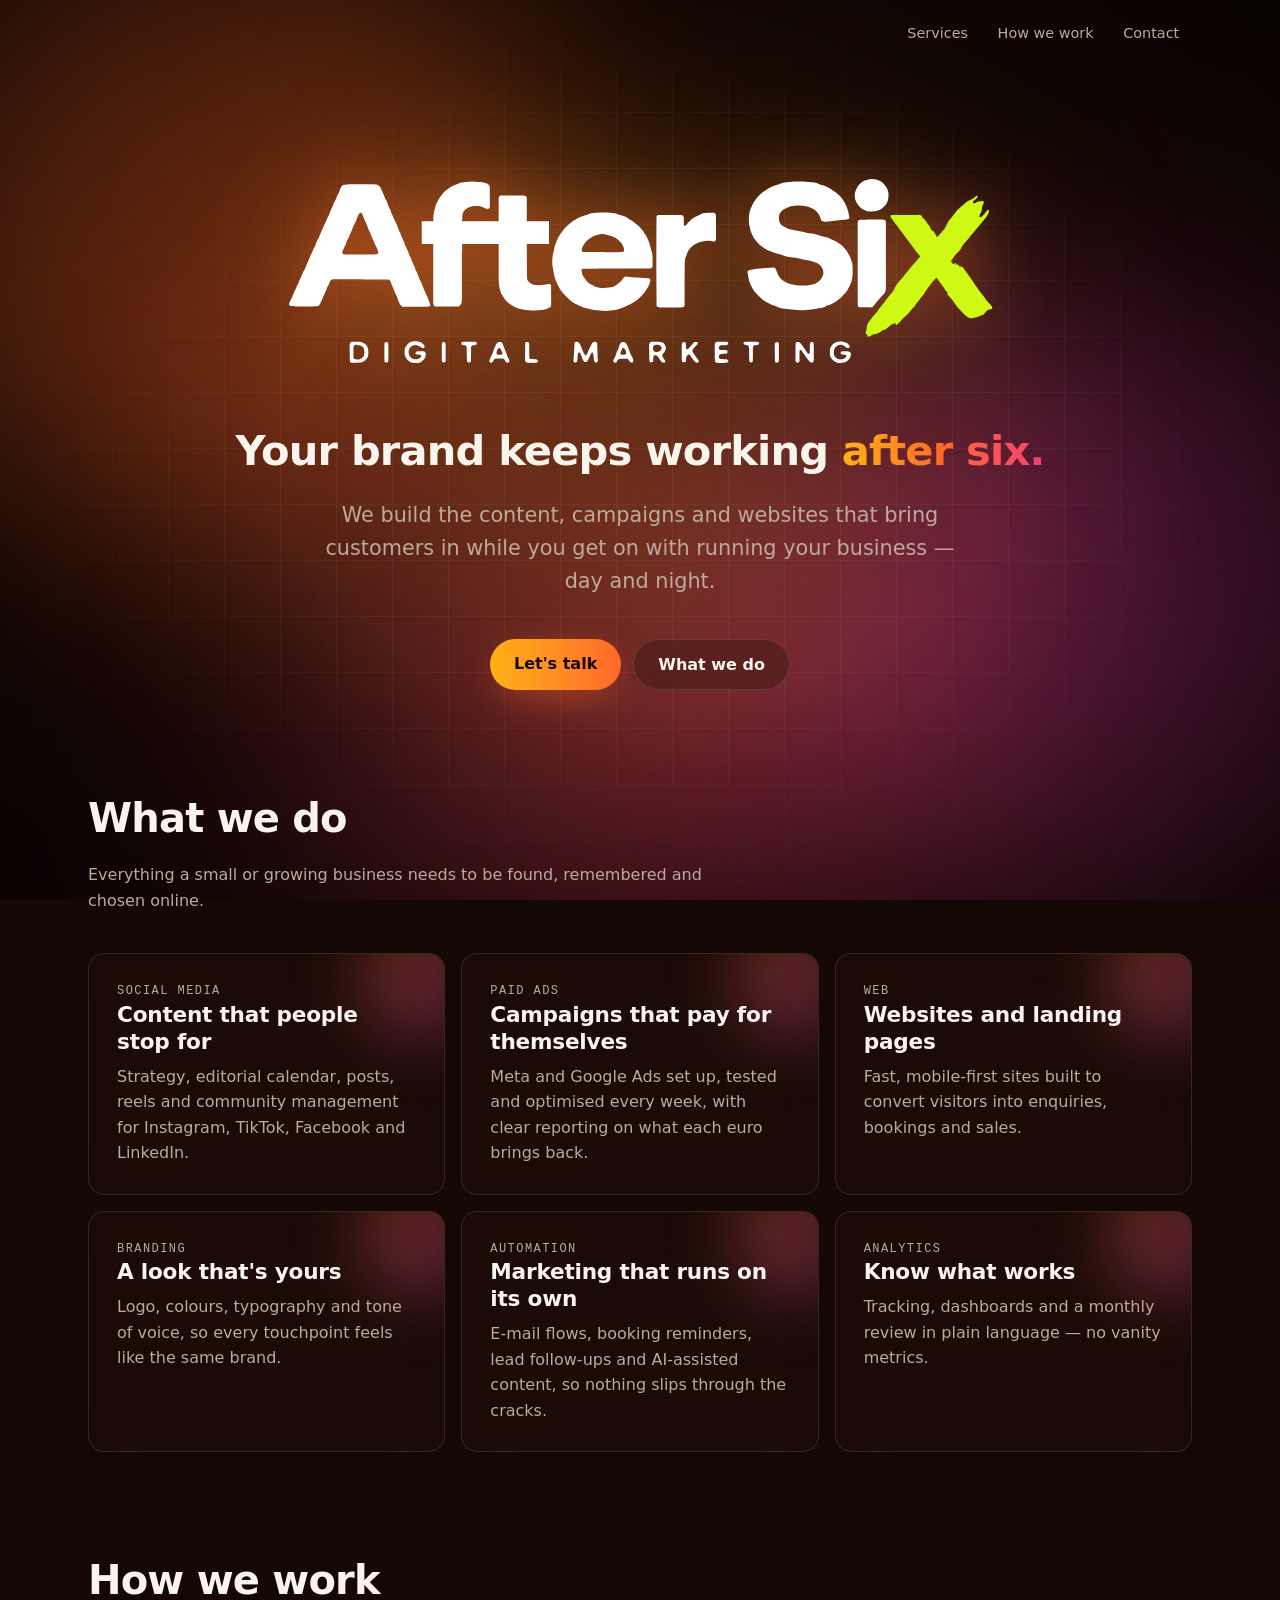
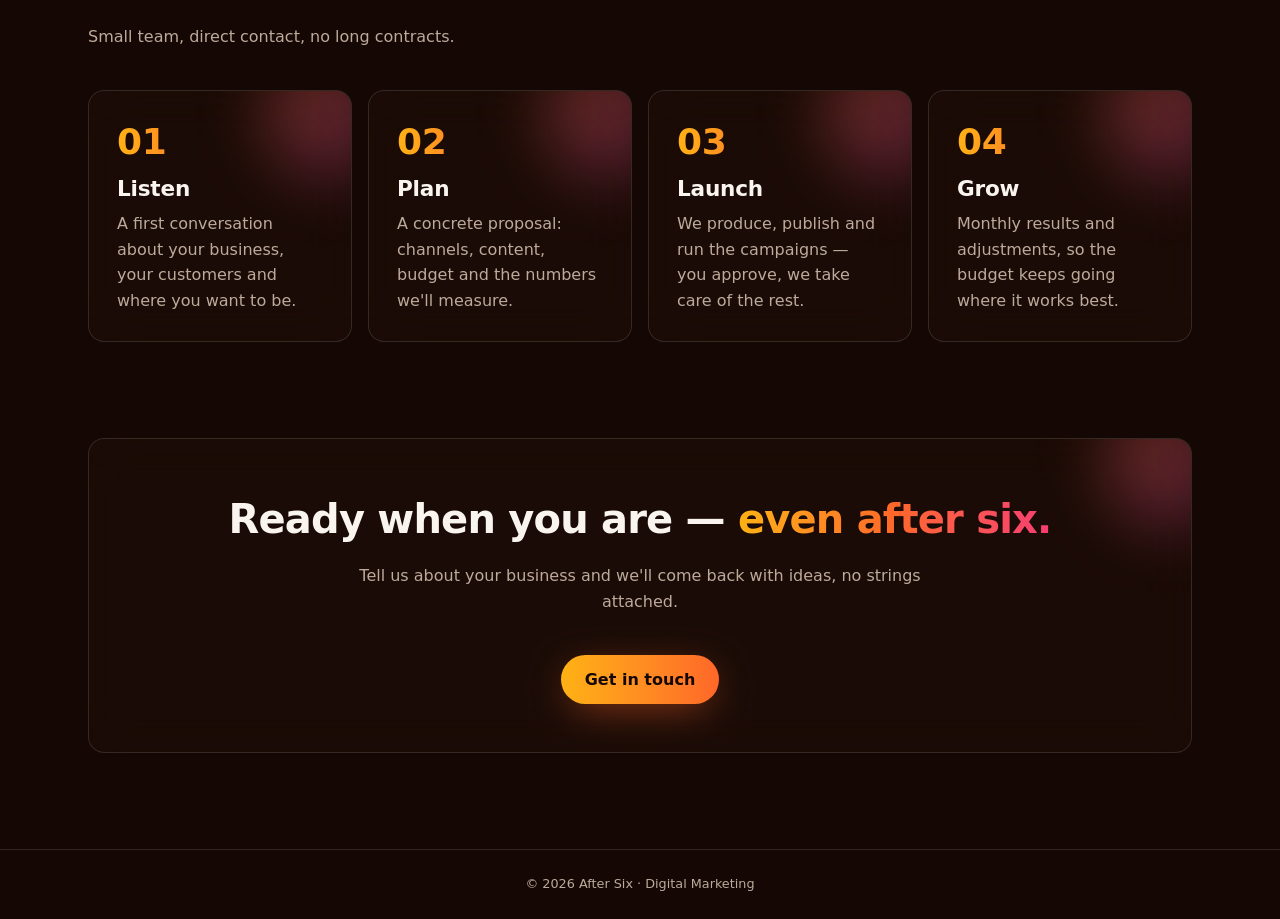
==== aftersix/index.html @ 54d93e07 "Add unlisted After Six landing page at /aftersix Co-Authored-By: Claude Opus 5.5 <noreply@anthropic." ====
<!doctype html>
<html lang="en">
<head>
  <meta charset="utf-8">
  <meta name="viewport" content="width=device-width, initial-scale=1">
  <title>After Six — Digital Marketing</title>
  <meta name="description" content="After Six — digital marketing for brands that don't clock out.">
  <meta name="robots" content="noindex, nofollow, noarchive, nosnippet, noimageindex">
  <link rel="icon" href="data:image/svg+xml,<svg xmlns='http://www.w3.org/2000/svg' viewBox='0 0 100 100'><rect width='100' height='100' rx='24' fill='%23141010'/><text x='50' y='72' font-family='system-ui,sans-serif' font-size='68' font-weight='800' text-anchor='middle' fill='%23d4f53c'>X</text></svg>">
  <link rel="stylesheet" href="/aftersix/style.css">
</head>
<body>
  <div class="aurora" aria-hidden="true"><i></i><i></i><i></i><i></i></div>
  <header class="site-header">
    <nav><a href="#services">Services</a><a href="#how">How we work</a><a href="#contact">Contact</a></nav>
  </header>

  <main>
    <div class="hero">
    <h1 class="hero-logo"><img src="/aftersix/logo.svg" alt="After Six — Digital Marketing" width="2880" height="848"></h1>
    <p class="claim">Your brand keeps working <span class="grad">after six.</span></p>
    <p class="lead">We build the content, campaigns and websites that bring customers in while you get on with running your business — day and night.</p>
    <div class="actions">
      <a class="btn primary" href="#contact">Let's talk</a>
      <a class="btn ghost" href="#services">What we do</a>
    </div>
    </div>

    <section id="services">
      <h2>What we do</h2>
      <p class="section-lead">Everything a small or growing business needs to be found, remembered and chosen online.</p>
      <div class="grid">
        <div class="card">
          <p class="kicker">Social media</p>
          <h3>Content that people stop for</h3>
          <p>Strategy, editorial calendar, posts, reels and community management for Instagram, TikTok, Facebook and LinkedIn.</p>
        </div>
        <div class="card">
          <p class="kicker">Paid ads</p>
          <h3>Campaigns that pay for themselves</h3>
          <p>Meta and Google Ads set up, tested and optimised every week, with clear reporting on what each euro brings back.</p>
        </div>
        <div class="card">
          <p class="kicker">Web</p>
          <h3>Websites and landing pages</h3>
          <p>Fast, mobile-first sites built to convert visitors into enquiries, bookings and sales.</p>
        </div>
        <div class="card">
          <p class="kicker">Branding</p>
          <h3>A look that's yours</h3>
          <p>Logo, colours, typography and tone of voice, so every touchpoint feels like the same brand.</p>
        </div>
        <div class="card">
          <p class="kicker">Automation</p>
          <h3>Marketing that runs on its own</h3>
          <p>E-mail flows, booking reminders, lead follow-ups and AI-assisted content, so nothing slips through the cracks.</p>
        </div>
        <div class="card">
          <p class="kicker">Analytics</p>
          <h3>Know what works</h3>
          <p>Tracking, dashboards and a monthly review in plain language — no vanity metrics.</p>
        </div>
      </div>
    </section>

    <section id="how">
      <h2>How we work</h2>
      <p class="section-lead">Small team, direct contact, no long contracts.</p>
      <div class="grid steps">
        <div class="card">
          <h3>Listen</h3>
          <p>A first conversation about your business, your customers and where you want to be.</p>
        </div>
        <div class="card">
          <h3>Plan</h3>
          <p>A concrete proposal: channels, content, budget and the numbers we'll measure.</p>
        </div>
        <div class="card">
          <h3>Launch</h3>
          <p>We produce, publish and run the campaigns — you approve, we take care of the rest.</p>
        </div>
        <div class="card">
          <h3>Grow</h3>
          <p>Monthly results and adjustments, so the budget keeps going where it works best.</p>
        </div>
      </div>
    </section>

    <section id="contact">
      <div class="card cta">
        <h2>Ready when you are — <span class="grad">even after six.</span></h2>
        <p>Tell us about your business and we'll come back with ideas, no strings attached.</p>
        <div class="actions">
          <!-- TODO: replace with the agency's e-mail address or a contact form -->
          <a class="btn primary" href="mailto:hello@example.com">Get in touch</a>
        </div>
      </div>
    </section>
  </main>

  <footer>© 2026 After Six · Digital Marketing</footer>
</body>
</html>
---- aftersix/style.css ----
/* After Six — same look as bottazzi.de / asn1click.com (night background,
   aurora, grid, glass cards) with a warm palette and the logo's lime as accent. */
:root {
  color-scheme: dark;
  --bg: oklch(0.15 0.025 40);
  --fg: oklch(0.97 0.01 80);
  --muted: oklch(0.75 0.03 60);
  --card: oklch(0.22 0.035 40 / 35%);
  --line: oklch(1 0 0 / 12%);
  --brand-1: oklch(0.7 0.2 40);      /* orange */
  --brand-2: oklch(0.82 0.17 75);    /* amber */
  --brand-3: oklch(0.65 0.22 10);    /* rose red */
  --brand-4: oklch(0.6 0.22 340);    /* magenta */
  --lime: oklch(0.9 0.2 125);        /* the X in the logo */
  --gradient: linear-gradient(90deg, var(--brand-2), var(--brand-1), var(--brand-3));
  --radius: 1rem;
}
* { box-sizing: border-box; }
html { -webkit-text-size-adjust: 100%; scroll-behavior: smooth; }
body {
  margin: 0;
  min-height: 100vh;
  display: flex;
  flex-direction: column;
  background: var(--bg);
  color: var(--fg);
  font-family: ui-sans-serif, system-ui, -apple-system, "Segoe UI", Roboto, sans-serif;
  line-height: 1.6;
  overflow-x: hidden;
}

/* Aurora background */
.aurora { position: fixed; inset: 0; z-index: -1; overflow: hidden; pointer-events: none; }
.aurora i { position: absolute; border-radius: 50%; filter: blur(120px); }
.aurora i:nth-child(1) { top: -10rem; left: -10rem; width: 55vw; height: 55vw; background: color-mix(in oklab, var(--brand-1) 40%, transparent); animation: aurora1 22s ease-in-out infinite; }
.aurora i:nth-child(2) { top: 33%; right: -8rem; width: 50vw; height: 50vw; background: color-mix(in oklab, var(--brand-4) 30%, transparent); animation: aurora2 28s ease-in-out infinite; }
.aurora i:nth-child(3) { bottom: -10rem; left: 25%; width: 55vw; height: 55vw; background: color-mix(in oklab, var(--brand-3) 35%, transparent); filter: blur(140px); animation: aurora3 32s ease-in-out infinite; }
.aurora i:nth-child(4) { top: 50%; left: 50%; width: 40vw; height: 40vw; background: color-mix(in oklab, var(--brand-2) 25%, transparent); filter: blur(140px); transform: translate(-50%, -50%); animation: aurora4 36s ease-in-out infinite; }
.aurora::before {
  content: "";
  position: absolute;
  inset: 0;
  opacity: 0.06;
  background-image:
    linear-gradient(var(--fg) 1px, transparent 1px),
    linear-gradient(90deg, var(--fg) 1px, transparent 1px);
  background-size: 56px 56px;
  -webkit-mask-image: radial-gradient(ellipse at center, black 40%, transparent 75%);
  mask-image: radial-gradient(ellipse at center, black 40%, transparent 75%);
}
.aurora::after {
  content: "";
  position: absolute;
  inset: 0;
  background: radial-gradient(ellipse at center, transparent 40%, rgba(0, 0, 0, 0.55) 100%);
}
@keyframes aurora1 {
  0%, 100% { transform: translate(0, 0) scale(1) rotate(0deg); opacity: 0.85; }
  25%  { transform: translate(18vw, 8vh) scale(1.2) rotate(20deg); opacity: 1; }
  50%  { transform: translate(10vw, 22vh) scale(0.95) rotate(-10deg); opacity: 0.7; }
  75%  { transform: translate(-8vw, 12vh) scale(1.15) rotate(15deg); opacity: 0.95; }
}
@keyframes aurora2 {
  0%, 100% { transform: translate(0, 0) scale(1.1) rotate(0deg); opacity: 0.8; }
  33%  { transform: translate(-16vw, 14vh) scale(0.9) rotate(-25deg); opacity: 1; }
  66%  { transform: translate(-6vw, -10vh) scale(1.25) rotate(18deg); opacity: 0.75; }
}
@keyframes aurora3 {
  0%, 100% { transform: translate(0, 0) scale(1) rotate(0deg); opacity: 0.9; }
  30%  { transform: translate(14vw, -14vh) scale(1.25) rotate(22deg); opacity: 1; }
  60%  { transform: translate(-10vw, -6vh) scale(0.95) rotate(-18deg); opacity: 0.7; }
}
@keyframes aurora4 {
  0%, 100% { transform: translate(-50%, -50%) scale(1) rotate(0deg); opacity: 0.7; }
  25%  { transform: translate(-35%, -60%) scale(1.3) rotate(30deg); opacity: 0.95; }
  50%  { transform: translate(-55%, -40%) scale(0.9) rotate(-20deg); opacity: 0.6; }
  75%  { transform: translate(-65%, -55%) scale(1.2) rotate(15deg); opacity: 0.9; }
}
@media (prefers-reduced-motion: reduce) {
  .aurora i { animation: none; }
  html { scroll-behavior: auto; }
}

/* Header */
.site-header {
  display: flex;
  align-items: center;
  justify-content: flex-end;
  gap: 1rem;
  width: 100%;
  max-width: 72rem;
  margin: 0 auto;
  padding: 1rem 1.5rem;
}
.site-header nav { display: flex; gap: 0.25rem; }
.site-header nav a {
  padding: 0.35rem 0.8rem;
  border-radius: 999px;
  font-size: 0.9rem;
  color: var(--muted);
  text-decoration: none;
}
.site-header nav a:hover { color: var(--fg); background: var(--card); }

main {
  flex: 1;
  width: 100%;
  max-width: 72rem;
  margin: 0 auto;
  padding: 4rem 1.5rem 6rem;
}
a { color: var(--fg); }

/* Hero */
.hero { display: flex; flex-direction: column; align-items: center; text-align: center; padding-top: 2rem; }
.hero-logo { margin: 0; width: min(46rem, 100%); }
.hero-logo img {
  display: block;
  width: 100%;
  height: auto;
  filter:
    drop-shadow(0 0 32px color-mix(in oklab, var(--brand-1) 45%, transparent))
    drop-shadow(0 0 64px color-mix(in oklab, var(--lime) 15%, transparent));
}
.claim {
  margin: 3rem 0 0;
  font-size: clamp(1.6rem, 4vw, 2.6rem);
  font-weight: 700;
  line-height: 1.15;
  letter-spacing: -0.02em;
}
.hero .lead { margin-left: auto; margin-right: auto; }
.hero .actions { justify-content: center; }
.tag {
  display: inline-flex;
  align-items: center;
  gap: 0.5rem;
  padding: 0.25rem 0.75rem;
  border: 1px solid var(--line);
  border-radius: 999px;
  background: var(--card);
  backdrop-filter: blur(8px);
  font-size: 0.75rem;
  letter-spacing: 0.12em;
  text-transform: uppercase;
  color: var(--muted);
}
.tag::before {
  content: "";
  width: 0.4rem;
  height: 0.4rem;
  border-radius: 50%;
  background: var(--lime);
  animation: pulse 2s ease-in-out infinite;
}
@keyframes pulse { 50% { opacity: 0.4; } }
h1 {
  margin: 1.5rem 0 0;
  max-width: 56rem;
  font-size: clamp(2.75rem, 8vw, 5rem);
  font-weight: 700;
  line-height: 1.05;
  letter-spacing: -0.03em;
}
.grad {
  background: var(--gradient);
  -webkit-background-clip: text;
  background-clip: text;
  color: transparent;
}
.lead {
  margin: 1.5rem 0 0;
  max-width: 42rem;
  font-size: clamp(1.1rem, 2.2vw, 1.3rem);
  color: var(--muted);
}
.actions { display: flex; flex-wrap: wrap; gap: 0.75rem; margin-top: 2.5rem; }
.btn {
  display: inline-block;
  padding: 0.75rem 1.5rem;
  border-radius: 999px;
  font-weight: 600;
  text-decoration: none;
}
.btn.primary {
  background: linear-gradient(90deg, var(--brand-2), var(--brand-1));
  box-shadow: 0 10px 40px -10px color-mix(in oklab, var(--brand-1) 60%, transparent);
  color: var(--bg);
}
.btn.ghost { border: 1px solid var(--line); background: var(--card); backdrop-filter: blur(8px); }
.btn:hover { opacity: 0.9; }

section { margin-top: 6rem; scroll-margin-top: 2rem; }
h2 {
  margin: 0 0 0.75rem;
  font-size: clamp(1.75rem, 4vw, 2.5rem);
  font-weight: 700;
  letter-spacing: -0.02em;
}
.section-lead { margin: 0 0 2.5rem; max-width: 40rem; color: var(--muted); }

/* Glass cards */
.grid { display: grid; gap: 1rem; grid-template-columns: repeat(3, 1fr); }
.grid.steps { grid-template-columns: repeat(4, 1fr); }
@media (max-width: 60rem) { .grid, .grid.steps { grid-template-columns: repeat(2, 1fr); } }
@media (max-width: 40rem) { .grid, .grid.steps { grid-template-columns: 1fr; } }
.card {
  position: relative;
  overflow: hidden;
  padding: 1.75rem;
  border: 1px solid var(--line);
  border-radius: var(--radius);
  background: var(--card);
  backdrop-filter: blur(24px);
  -webkit-backdrop-filter: blur(24px);
  transition: border-color 0.2s;
}
.card::before {
  content: "";
  position: absolute;
  top: -2.5rem;
  right: -2.5rem;
  width: 8rem;
  height: 8rem;
  border-radius: 50%;
  background: linear-gradient(135deg, color-mix(in oklab, var(--brand-1) 35%, transparent), color-mix(in oklab, var(--brand-4) 30%, transparent));
  filter: blur(32px);
  transition: transform 0.4s;
  pointer-events: none;
}
.card:hover { border-color: color-mix(in oklab, var(--brand-2) 40%, transparent); }
.card:hover::before { transform: scale(1.5); }
.card > * { position: relative; }
.kicker {
  margin: 0 0 0.4rem;
  font-family: ui-monospace, "SF Mono", Menlo, Consolas, monospace;
  font-size: 0.75rem;
  letter-spacing: 0.12em;
  text-transform: uppercase;
  color: var(--lime);
}
.card h3 { margin: 0 0 0.5rem; font-size: 1.35rem; font-weight: 600; line-height: 1.25; letter-spacing: -0.01em; }
.card p { margin: 0; color: var(--muted); }

.steps { counter-reset: step; }
.steps .card h3::before {
  counter-increment: step;
  content: "0" counter(step);
  display: block;
  margin-bottom: 0.75rem;
  font-size: 2.25rem;
  font-weight: 700;
  background: var(--gradient);
  -webkit-background-clip: text;
  background-clip: text;
  color: transparent;
}

.cta { padding: 3rem 2rem; text-align: center; }
.cta h2 { margin-bottom: 0.75rem; }
.cta p { max-width: 36rem; margin: 0 auto; }
.cta .actions { justify-content: center; }

footer {
  border-top: 1px solid var(--line);
  padding: 1.5rem;
  text-align: center;
  font-size: 0.8rem;
  color: var(--muted);
}
@media (max-width: 40rem) {
    .site-header nav a:not(:last-child) { display: none; }
}
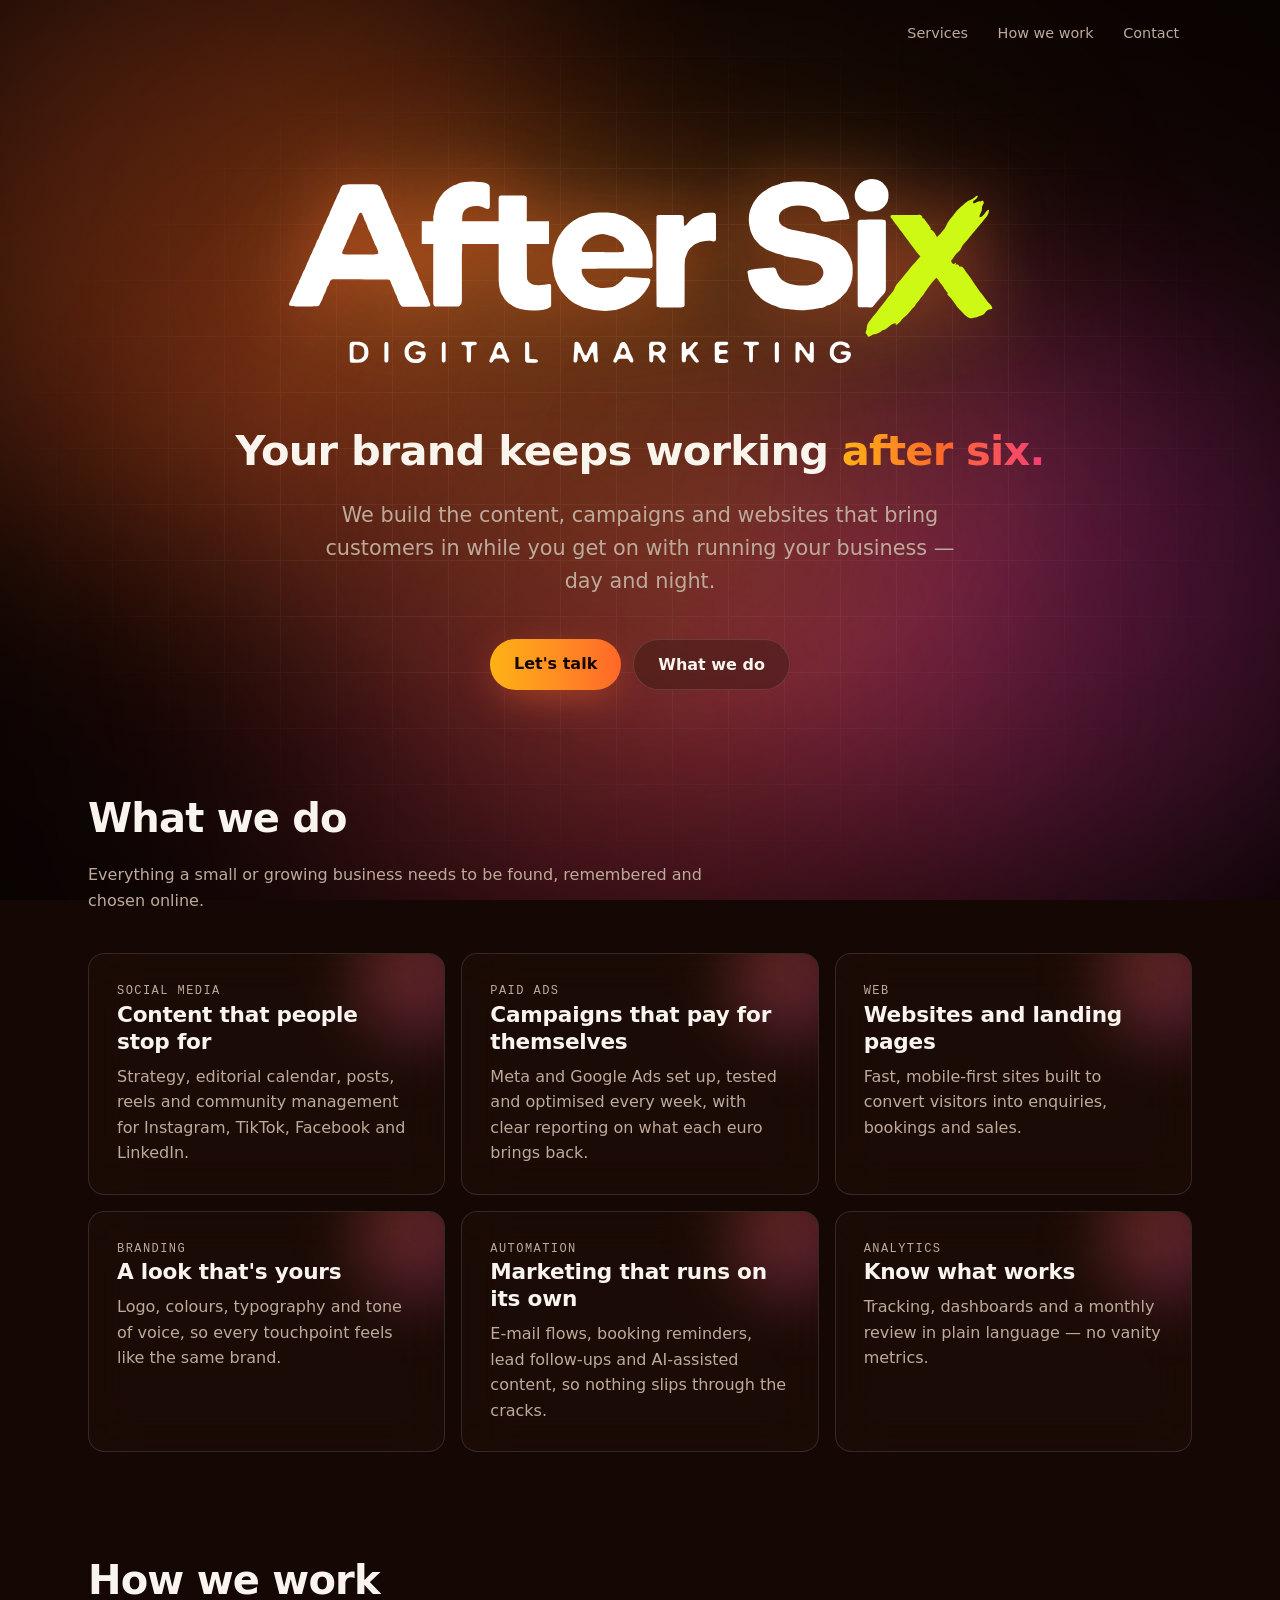
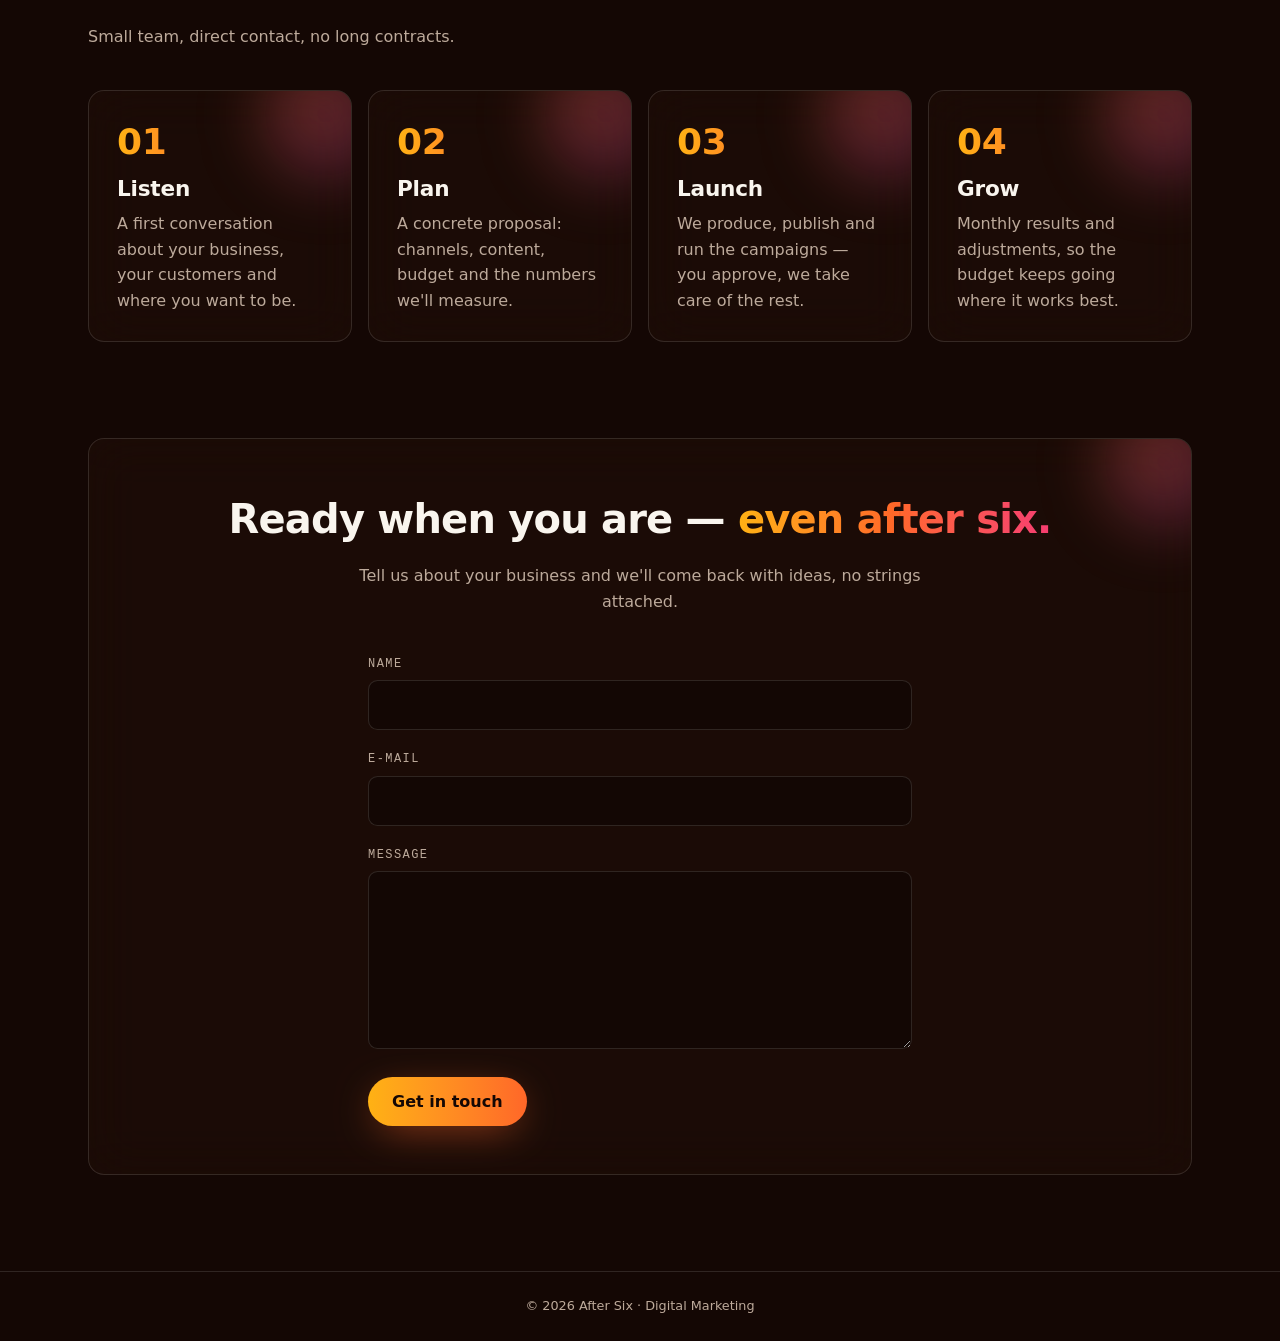
==== commit ef997a01: "After Six: contact form and a purple glow that warms to yellow Co-Authored-By: Claude Opus 5.5 <nore" ====
--- a/aftersix/index.html
+++ b/aftersix/index.html
@@ -8,6 +8,7 @@
   <meta name="robots" content="noindex, nofollow, noarchive, nosnippet, noimageindex">
   <link rel="icon" href="data:image/svg+xml,<svg xmlns='http://www.w3.org/2000/svg' viewBox='0 0 100 100'><rect width='100' height='100' rx='24' fill='%23141010'/><text x='50' y='72' font-family='system-ui,sans-serif' font-size='68' font-weight='800' text-anchor='middle' fill='%23d4f53c'>X</text></svg>">
   <link rel="stylesheet" href="/aftersix/style.css">
+  <script src="https://challenges.cloudflare.com/turnstile/v0/api.js" async defer></script>
 </head>
 <body>
   <div class="aurora" aria-hidden="true"><i></i><i></i><i></i><i></i></div>
@@ -90,14 +91,92 @@
       <div class="card cta">
         <h2>Ready when you are — <span class="grad">even after six.</span></h2>
         <p>Tell us about your business and we'll come back with ideas, no strings attached.</p>
-        <div class="actions">
-          <!-- TODO: replace with the agency's e-mail address or a contact form -->
-          <a class="btn primary" href="mailto:hello@example.com">Get in touch</a>
-        </div>
+        <form id="contact-form" class="contact-form">
+          <div class="field">
+            <label for="name">Name</label>
+            <input type="text" id="name" name="name" required maxlength="200" autocomplete="name">
+          </div>
+          <div class="field">
+            <label for="email">E-mail</label>
+            <input type="email" id="email" name="email" required maxlength="200" autocomplete="email">
+          </div>
+          <div class="field">
+            <label for="message">Message</label>
+            <textarea id="message" name="message" required maxlength="5000" rows="6"></textarea>
+          </div>
+          <div class="cf-turnstile" data-sitekey="0x4AAAAAADGUHe7slzg-gxzC" data-theme="dark"></div>
+          <button type="submit" class="btn primary">Get in touch</button>
+          <p class="form-feedback" id="form-feedback" role="status" hidden></p>
+        </form>
       </div>
     </section>
   </main>
 
   <footer>© 2026 After Six · Digital Marketing</footer>
+  <script>
+    const form = document.getElementById('contact-form');
+    const feedback = document.getElementById('form-feedback');
+
+    const escapeHtml = (s) => s.replace(/[&<>"']/g, (c) => (
+      { '&': '&amp;', '<': '&lt;', '>': '&gt;', '"': '&quot;', "'": '&#39;' }[c]
+    ));
+
+    const showFeedback = (text, kind) => {
+      feedback.textContent = text;
+      feedback.className = 'form-feedback ' + kind;
+      feedback.hidden = false;
+    };
+
+    form.addEventListener('submit', async (e) => {
+      e.preventDefault();
+      const btn = form.querySelector('[type="submit"]');
+      feedback.hidden = true;
+
+      const name    = form.elements.name.value.trim();
+      const email   = form.elements.email.value.trim();
+      const message = form.elements.message.value.trim();
+      const token   = form.querySelector('[name="cf-turnstile-response"]')?.value;
+
+      if (!token) {
+        showFeedback('Please wait for the security check to finish, then try again.', 'error');
+        return;
+      }
+
+      btn.disabled = true;
+      try {
+        const res = await fetch('https://underwater-backend-services.up.railway.app/send', {
+          method: 'POST',
+          headers: { 'Content-Type': 'application/json' },
+          body: JSON.stringify({
+            app: 'bottazzi-de',
+            from: 'noreply@maxibottazzi.de',
+            fromName: 'After Six — Contact',
+            to: 'maxidigital@gmail.com',
+            subject: `Contact After Six — ${name} (${email})`,
+            html: `
+              <p><strong>Name:</strong> ${escapeHtml(name)}</p>
+              <p><strong>E-mail:</strong> <a href="mailto:${escapeHtml(email)}">${escapeHtml(email)}</a></p>
+              <p><strong>Message:</strong><br>${escapeHtml(message).replace(/\n/g, '<br>')}</p>
+            `,
+            turnstileToken: token,
+          }),
+        });
+        if (res.ok) {
+          form.reset();
+          showFeedback("Message sent. We'll get back to you soon.", 'success');
+        } else if (res.status === 429) {
+          showFeedback('Too many messages from this connection. Please try again later.', 'error');
+        } else {
+          showFeedback('Something went wrong. Please try again.', 'error');
+        }
+      } catch {
+        showFeedback('Connection error. Please try again.', 'error');
+      } finally {
+        btn.disabled = false;
+        // Turnstile tokens are single-use
+        window.turnstile?.reset();
+      }
+    });
+  </script>
 </body>
 </html>
--- a/aftersix/style.css
+++ b/aftersix/style.css
@@ -33,7 +33,7 @@
 .aurora { position: fixed; inset: 0; z-index: -1; overflow: hidden; pointer-events: none; }
 .aurora i { position: absolute; border-radius: 50%; filter: blur(120px); }
 .aurora i:nth-child(1) { top: -10rem; left: -10rem; width: 55vw; height: 55vw; background: color-mix(in oklab, var(--brand-1) 40%, transparent); animation: aurora1 22s ease-in-out infinite; }
-.aurora i:nth-child(2) { top: 33%; right: -8rem; width: 50vw; height: 50vw; background: color-mix(in oklab, var(--brand-4) 30%, transparent); animation: aurora2 28s ease-in-out infinite; }
+.aurora i:nth-child(2) { top: 33%; right: -8rem; width: 50vw; height: 50vw; background: color-mix(in oklab, var(--blob) 32%, transparent); animation: aurora2 28s ease-in-out infinite, warm 16s ease-in-out infinite alternate; }
 .aurora i:nth-child(3) { bottom: -10rem; left: 25%; width: 55vw; height: 55vw; background: color-mix(in oklab, var(--brand-3) 35%, transparent); filter: blur(140px); animation: aurora3 32s ease-in-out infinite; }
 .aurora i:nth-child(4) { top: 50%; left: 50%; width: 40vw; height: 40vw; background: color-mix(in oklab, var(--brand-2) 25%, transparent); filter: blur(140px); transform: translate(-50%, -50%); animation: aurora4 36s ease-in-out infinite; }
 .aurora::before {
@@ -53,6 +53,17 @@
   position: absolute;
   inset: 0;
   background: radial-gradient(ellipse at center, transparent 40%, rgba(0, 0, 0, 0.55) 100%);
+}
+/* The purple blob slowly turns into a warm orange-yellow and back */
+@property --blob {
+  syntax: "<color>";
+  inherits: false;
+  initial-value: oklch(0.6 0.22 340);
+}
+@keyframes warm {
+  0%   { --blob: oklch(0.6 0.22 340); }   /* magenta */
+  50%  { --blob: oklch(0.7 0.2 40); }     /* orange */
+  100% { --blob: oklch(0.84 0.17 80); }   /* warm yellow */
 }
 @keyframes aurora1 {
   0%, 100% { transform: translate(0, 0) scale(1) rotate(0deg); opacity: 0.85; }
@@ -261,6 +272,39 @@
 .cta p { max-width: 36rem; margin: 0 auto; }
 .cta .actions { justify-content: center; }
 
+/* Contact form */
+.contact-form { max-width: 34rem; margin: 2.5rem auto 0; text-align: left; }
+.field { margin-bottom: 1.25rem; }
+.field label {
+  display: block;
+  margin-bottom: 0.4rem;
+  font-family: ui-monospace, "SF Mono", Menlo, Consolas, monospace;
+  font-size: 0.75rem;
+  letter-spacing: 0.12em;
+  text-transform: uppercase;
+  color: var(--muted);
+}
+.field input, .field textarea {
+  width: 100%;
+  padding: 0.7rem 0.85rem;
+  border: 1px solid var(--line);
+  border-radius: 0.6rem;
+  background: oklch(0.12 0.02 40 / 50%);
+  color: var(--fg);
+  font: inherit;
+}
+.field input:focus, .field textarea:focus {
+  outline: 2px solid color-mix(in oklab, var(--brand-2) 60%, transparent);
+  outline-offset: 1px;
+}
+.field textarea { resize: vertical; }
+.cf-turnstile { margin-bottom: 1.25rem; }
+.contact-form .btn { border: 0; font: inherit; font-weight: 600; cursor: pointer; }
+.contact-form .btn:disabled { opacity: 0.5; cursor: not-allowed; }
+.form-feedback { margin: 1.25rem 0 0 !important; font-weight: 600; }
+.form-feedback.success { color: var(--lime) !important; }
+.form-feedback.error { color: var(--brand-3) !important; }
+
 footer {
   border-top: 1px solid var(--line);
   padding: 1.5rem;
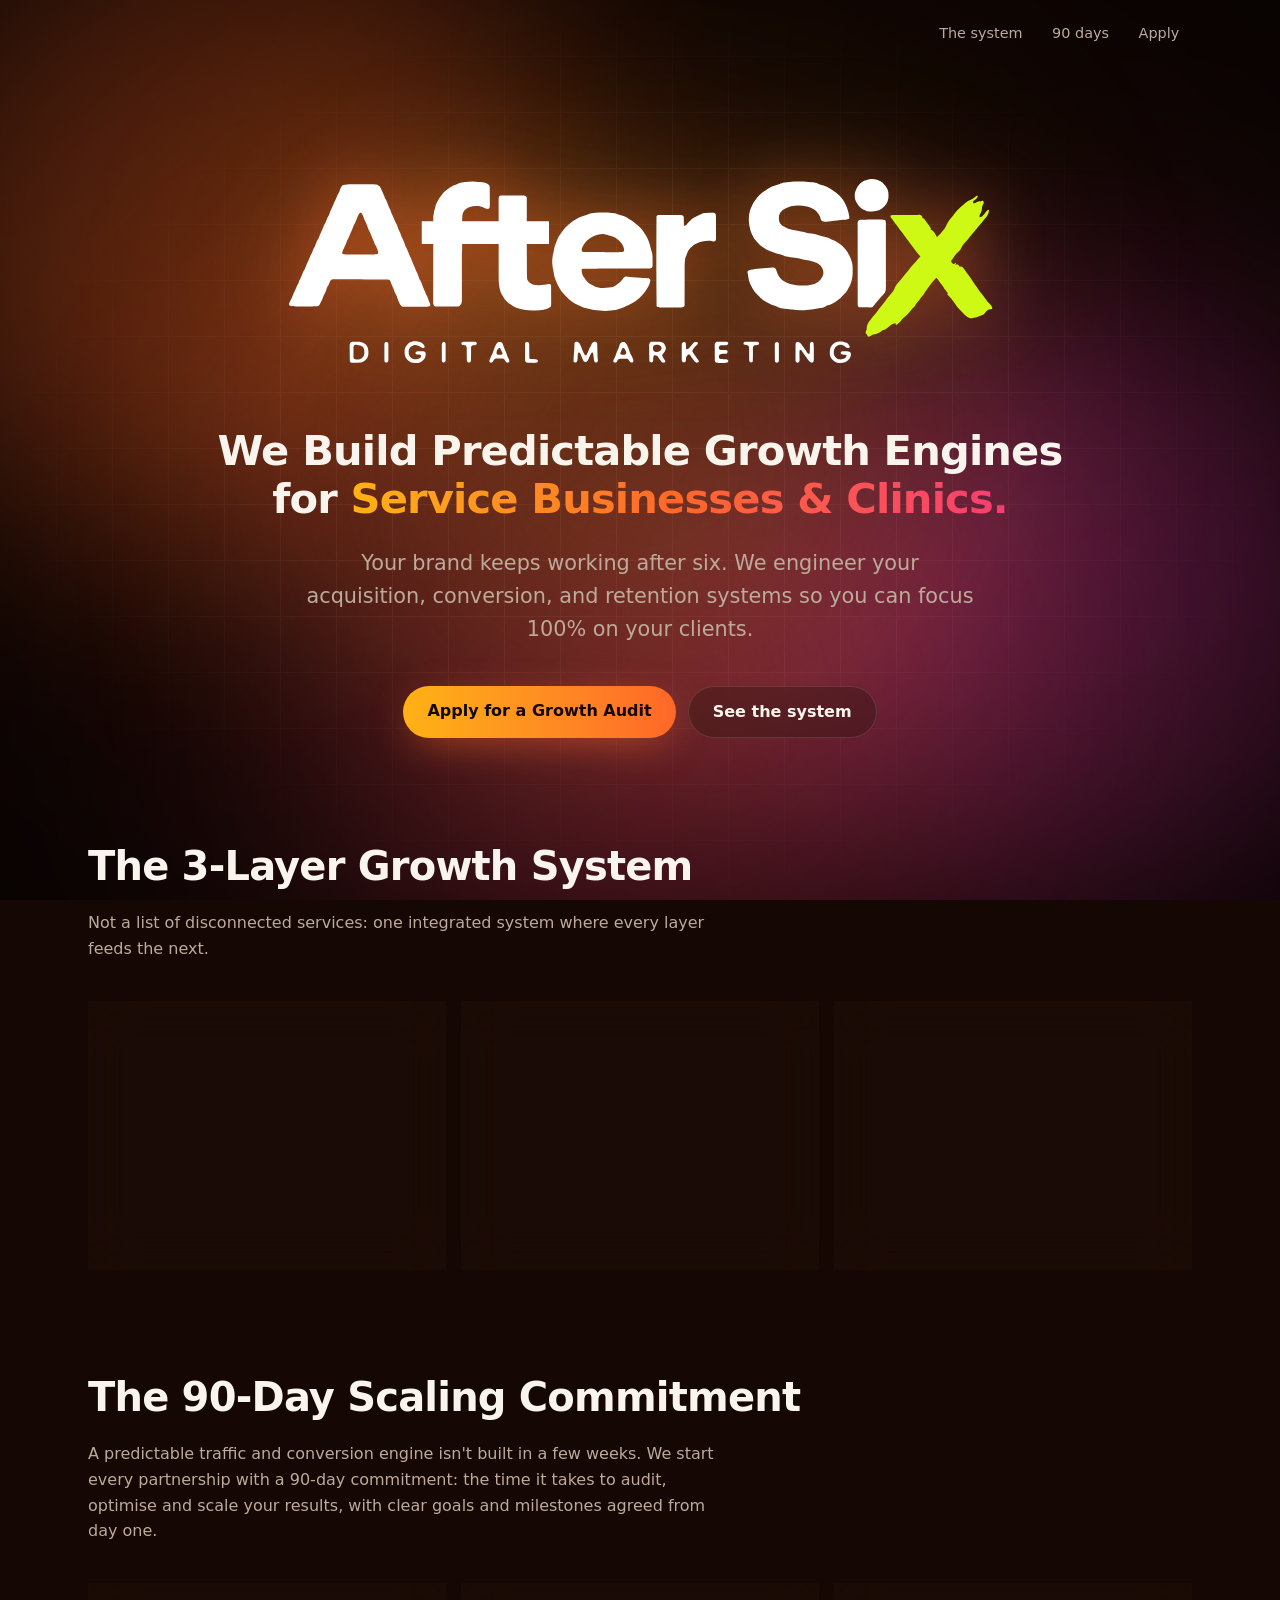
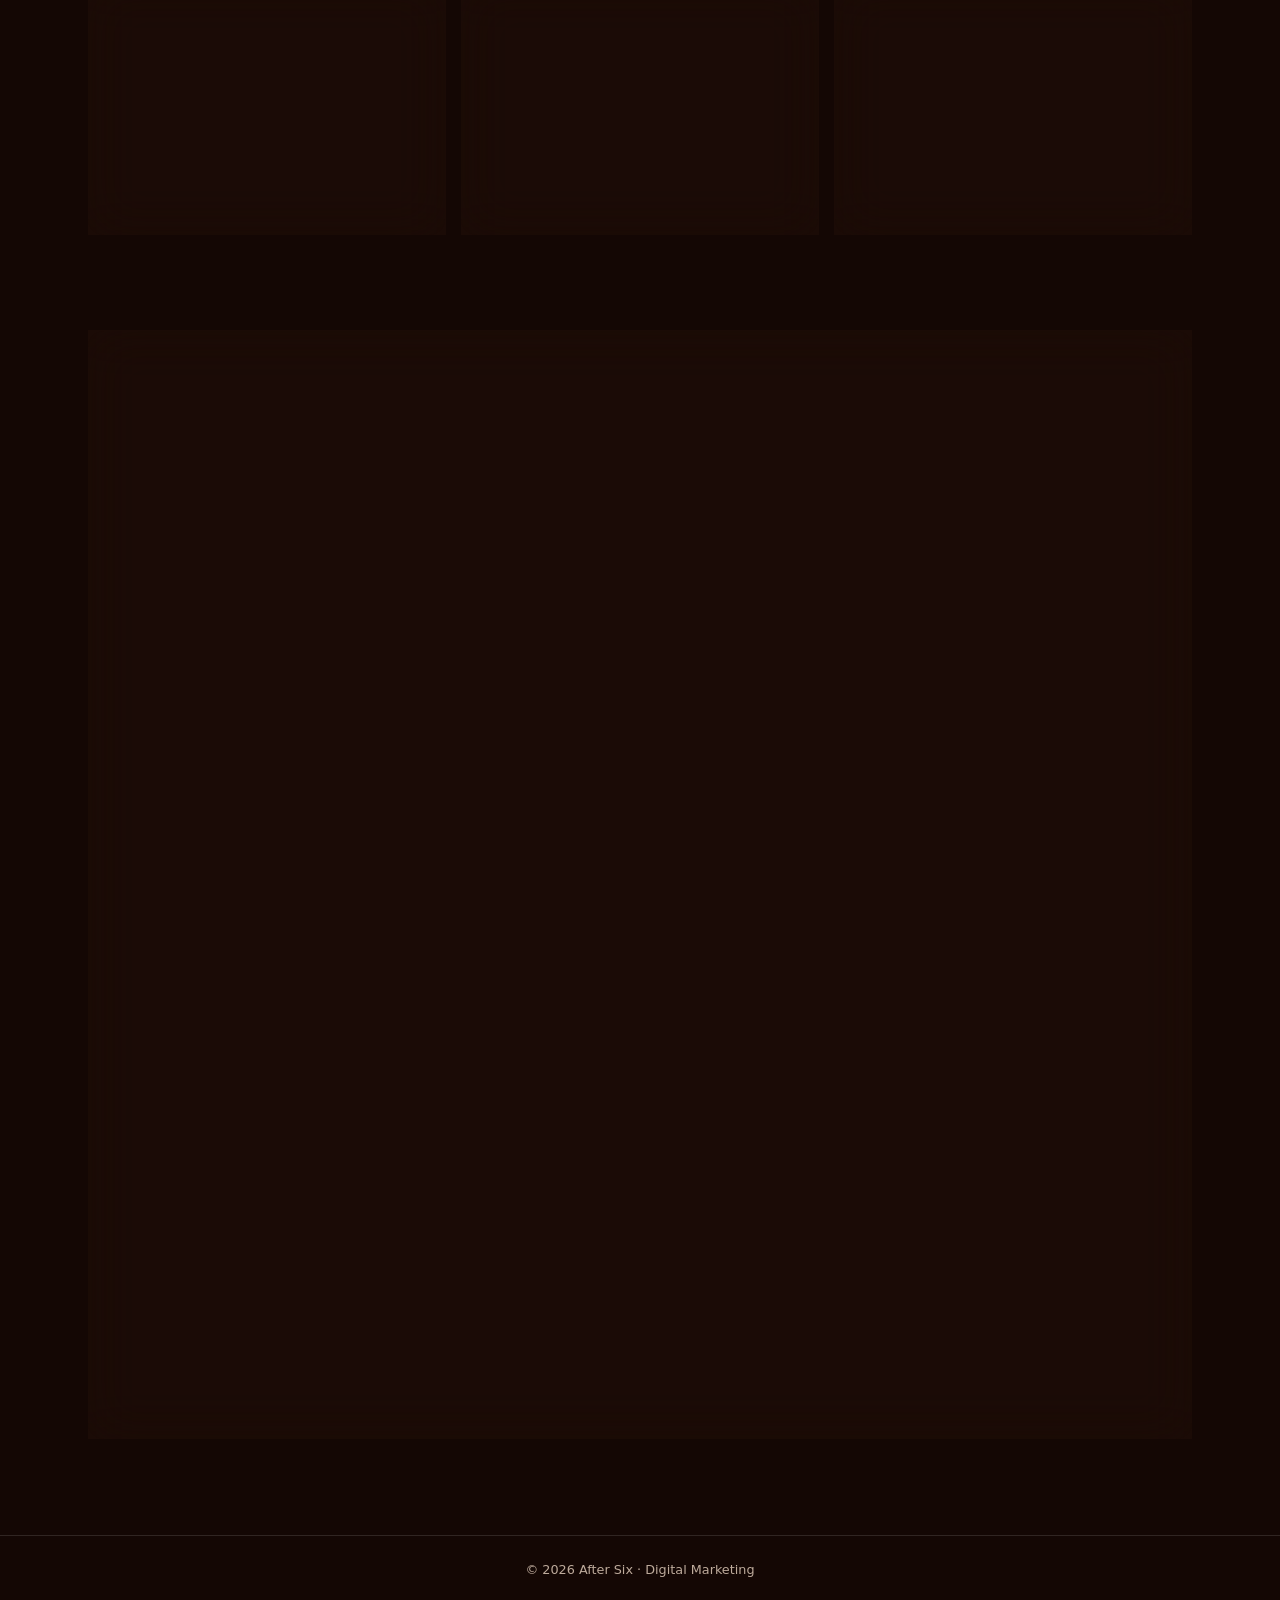
==== commit 45f06457: "After Six: growth-partner positioning for service businesses and clinics Three-layer growth system, " ====
--- a/aftersix/index.html
+++ b/aftersix/index.html
@@ -4,7 +4,7 @@
   <meta charset="utf-8">
   <meta name="viewport" content="width=device-width, initial-scale=1">
   <title>After Six — Digital Marketing</title>
-  <meta name="description" content="After Six — digital marketing for brands that don't clock out.">
+  <meta name="description" content="After Six — predictable growth engines for service businesses and clinics.">
   <meta name="robots" content="noindex, nofollow, noarchive, nosnippet, noimageindex">
   <link rel="icon" href="data:image/svg+xml,<svg xmlns='http://www.w3.org/2000/svg' viewBox='0 0 100 100'><rect width='100' height='100' rx='24' fill='%23141010'/><text x='50' y='72' font-family='system-ui,sans-serif' font-size='68' font-weight='800' text-anchor='middle' fill='%23d4f53c'>X</text></svg>">
   <link rel="stylesheet" href="/aftersix/style.css">
@@ -13,84 +13,81 @@
 <body>
   <div class="aurora" aria-hidden="true"><i></i><i></i><i></i><i></i></div>
   <header class="site-header">
-    <nav><a href="#services">Services</a><a href="#how">How we work</a><a href="#contact">Contact</a></nav>
+    <nav><a href="#system">The system</a><a href="#commitment">90 days</a><a href="#apply">Apply</a></nav>
   </header>
 
   <main>
     <div class="hero">
-    <h1 class="hero-logo"><img src="/aftersix/logo.svg" alt="After Six — Digital Marketing" width="2880" height="848"></h1>
-    <p class="claim">Your brand keeps working <span class="grad">after six.</span></p>
-    <p class="lead">We build the content, campaigns and websites that bring customers in while you get on with running your business — day and night.</p>
+    <div class="hero-logo"><img src="/aftersix/logo.svg" alt="After Six — Digital Marketing" width="2880" height="848"></div>
+    <h1 class="claim">We Build Predictable Growth Engines for <span class="grad">Service Businesses &amp; Clinics.</span></h1>
+    <h2 class="lead">Your brand keeps working after six. We engineer your acquisition, conversion, and retention systems so you can focus 100% on your clients.</h2>
     <div class="actions">
-      <a class="btn primary" href="#contact">Let's talk</a>
-      <a class="btn ghost" href="#services">What we do</a>
+      <a class="btn primary" href="#apply">Apply for a Growth Audit</a>
+      <a class="btn ghost" href="#system">See the system</a>
     </div>
     </div>
 
-    <section id="services">
-      <h2>What we do</h2>
-      <p class="section-lead">Everything a small or growing business needs to be found, remembered and chosen online.</p>
-      <div class="grid">
-        <div class="card">
-          <p class="kicker">Social media</p>
-          <h3>Content that people stop for</h3>
-          <p>Strategy, editorial calendar, posts, reels and community management for Instagram, TikTok, Facebook and LinkedIn.</p>
-        </div>
-        <div class="card">
-          <p class="kicker">Paid ads</p>
-          <h3>Campaigns that pay for themselves</h3>
-          <p>Meta and Google Ads set up, tested and optimised every week, with clear reporting on what each euro brings back.</p>
-        </div>
-        <div class="card">
-          <p class="kicker">Web</p>
-          <h3>Websites and landing pages</h3>
-          <p>Fast, mobile-first sites built to convert visitors into enquiries, bookings and sales.</p>
-        </div>
-        <div class="card">
-          <p class="kicker">Branding</p>
-          <h3>A look that's yours</h3>
-          <p>Logo, colours, typography and tone of voice, so every touchpoint feels like the same brand.</p>
-        </div>
-        <div class="card">
-          <p class="kicker">Automation</p>
-          <h3>Marketing that runs on its own</h3>
-          <p>E-mail flows, booking reminders, lead follow-ups and AI-assisted content, so nothing slips through the cracks.</p>
-        </div>
-        <div class="card">
-          <p class="kicker">Analytics</p>
-          <h3>Know what works</h3>
-          <p>Tracking, dashboards and a monthly review in plain language — no vanity metrics.</p>
+    <section id="system">
+      <h2>The 3-Layer Growth System</h2>
+      <p class="section-lead">Not a list of disconnected services: one integrated system where every layer feeds the next.</p>
+      <div class="grid layers">
+        <div class="card">
+          <p class="kicker">Layer 1</p>
+          <h3>Acquisition</h3>
+          <ul class="points">
+            <li>Paid ads on Meta &amp; Google</li>
+            <li>Retargeting</li>
+            <li>Traffic foundation</li>
+          </ul>
+        </div>
+        <div class="card">
+          <p class="kicker">Layer 2</p>
+          <h3>Conversion</h3>
+          <ul class="points">
+            <li>Consultation funnels</li>
+            <li>High-converting landing pages</li>
+            <li>Irresistible offer engineering</li>
+          </ul>
+        </div>
+        <div class="card">
+          <p class="kicker">Layer 3</p>
+          <h3>Retention</h3>
+          <ul class="points">
+            <li>Appointment reminders &amp; follow-ups</li>
+            <li>Review requests that build your reputation</li>
+            <li>E-mail &amp; SMS reactivation flows</li>
+          </ul>
         </div>
       </div>
     </section>
 
-    <section id="how">
-      <h2>How we work</h2>
-      <p class="section-lead">Small team, direct contact, no long contracts.</p>
+    <section id="commitment">
+      <h2>The 90-Day Scaling Commitment</h2>
+      <p class="section-lead">A predictable traffic and conversion engine isn't built in a few weeks. We start every partnership with a 90-day commitment: the time it takes to audit, optimise and scale your results, with clear goals and milestones agreed from day one.</p>
       <div class="grid steps">
         <div class="card">
-          <h3>Listen</h3>
-          <p>A first conversation about your business, your customers and where you want to be.</p>
-        </div>
-        <div class="card">
-          <h3>Plan</h3>
-          <p>A concrete proposal: channels, content, budget and the numbers we'll measure.</p>
-        </div>
-        <div class="card">
-          <h3>Launch</h3>
-          <p>We produce, publish and run the campaigns — you approve, we take care of the rest.</p>
-        </div>
-        <div class="card">
-          <h3>Grow</h3>
-          <p>Monthly results and adjustments, so the budget keeps going where it works best.</p>
+          <p class="kicker">Days 1–30</p>
+          <h3>Audit</h3>
+          <p>We take apart your funnel, offer, ad accounts and data to find where growth is leaking.</p>
+        </div>
+        <div class="card">
+          <p class="kicker">Days 31–60</p>
+          <h3>Optimise</h3>
+          <p>We rebuild what holds you back and test offers, creatives and pages until the numbers hold.</p>
+        </div>
+        <div class="card">
+          <p class="kicker">Days 61–90</p>
+          <h3>Scale</h3>
+          <p>We put budget behind what works and turn it into a growth engine you can rely on.</p>
         </div>
       </div>
     </section>
 
-    <section id="contact">
+    <section id="apply">
       <div class="card cta">
-        <h2>Ready when you are — <span class="grad">even after six.</span></h2>
-        <p>Tell us about your business and we'll come back with ideas, no strings attached.</p>
+        <h2>Apply for a <span class="grad">Growth Audit.</span></h2>
+        <p>Tell us where your business stands. If we're a fit, we'll come back with a plan for your next 90 days.</p>
+        <p class="limit">We strictly cap our client onboardings per quarter to guarantee direct execution.</p>
         <form id="contact-form" class="contact-form">
           <div class="field">
             <label for="name">Name</label>
@@ -101,11 +98,34 @@
             <input type="email" id="email" name="email" required maxlength="200" autocomplete="email">
           </div>
           <div class="field">
-            <label for="message">Message</label>
-            <textarea id="message" name="message" required maxlength="5000" rows="6"></textarea>
+            <label for="revenue">Monthly revenue</label>
+            <select id="revenue" name="revenue" required>
+              <option value="" selected disabled>Choose one</option>
+              <option>&lt;€10k</option>
+              <option>€10k–€50k</option>
+              <option>€50k+</option>
+            </select>
+          </div>
+          <div class="field">
+            <label for="adspend">Monthly ad spend budget</label>
+            <select id="adspend" name="adspend" required>
+              <option value="" selected disabled>Choose one</option>
+              <option>&lt;€1k</option>
+              <option>€1k–€5k</option>
+              <option>€5k–€20k</option>
+              <option>€20k+</option>
+            </select>
+          </div>
+          <div class="field">
+            <label for="goal">Primary business goal for the next 90 days</label>
+            <textarea id="goal" name="goal" required maxlength="2000" rows="3"></textarea>
+          </div>
+          <div class="field">
+            <label for="message">Anything else we should know? <span class="optional">(optional)</span></label>
+            <textarea id="message" name="message" maxlength="5000" rows="4"></textarea>
           </div>
           <div class="cf-turnstile" data-sitekey="0x4AAAAAADGUHe7slzg-gxzC" data-theme="dark"></div>
-          <button type="submit" class="btn primary">Get in touch</button>
+          <button type="submit" class="btn primary">Apply for a Growth Audit</button>
           <p class="form-feedback" id="form-feedback" role="status" hidden></p>
         </form>
       </div>
@@ -134,6 +154,9 @@
 
       const name    = form.elements.name.value.trim();
       const email   = form.elements.email.value.trim();
+      const revenue = form.elements.revenue.value;
+      const adspend = form.elements.adspend.value;
+      const goal    = form.elements.goal.value.trim();
       const message = form.elements.message.value.trim();
       const token   = form.querySelector('[name="cf-turnstile-response"]')?.value;
 
@@ -152,18 +175,21 @@
             from: 'noreply@maxibottazzi.de',
             fromName: 'After Six — Contact',
             to: 'maxidigital@gmail.com',
-            subject: `Contact After Six — ${name} (${email})`,
+            subject: `Growth Audit application — ${name} (${email})`,
             html: `
               <p><strong>Name:</strong> ${escapeHtml(name)}</p>
               <p><strong>E-mail:</strong> <a href="mailto:${escapeHtml(email)}">${escapeHtml(email)}</a></p>
-              <p><strong>Message:</strong><br>${escapeHtml(message).replace(/\n/g, '<br>')}</p>
+              <p><strong>Monthly revenue:</strong> ${escapeHtml(revenue)}</p>
+              <p><strong>Monthly ad spend budget:</strong> ${escapeHtml(adspend)}</p>
+              <p><strong>Primary goal (next 90 days):</strong><br>${escapeHtml(goal).replace(/\n/g, '<br>')}</p>
+              <p><strong>Anything else:</strong><br>${escapeHtml(message || '—').replace(/\n/g, '<br>')}</p>
             `,
             turnstileToken: token,
           }),
         });
         if (res.ok) {
           form.reset();
-          showFeedback("Message sent. We'll get back to you soon.", 'success');
+          showFeedback("Application received. We'll review it and get back to you soon.", 'success');
         } else if (res.status === 429) {
           showFeedback('Too many messages from this connection. Please try again later.', 'error');
         } else {
--- a/aftersix/style.css
+++ b/aftersix/style.css
@@ -183,6 +183,9 @@
   margin: 1.5rem 0 0;
   max-width: 42rem;
   font-size: clamp(1.1rem, 2.2vw, 1.3rem);
+  font-weight: 400;
+  line-height: 1.6;
+  letter-spacing: 0;
   color: var(--muted);
 }
 .actions { display: flex; flex-wrap: wrap; gap: 0.75rem; margin-top: 2.5rem; }
@@ -212,9 +215,8 @@
 
 /* Glass cards */
 .grid { display: grid; gap: 1rem; grid-template-columns: repeat(3, 1fr); }
-.grid.steps { grid-template-columns: repeat(4, 1fr); }
-@media (max-width: 60rem) { .grid, .grid.steps { grid-template-columns: repeat(2, 1fr); } }
-@media (max-width: 40rem) { .grid, .grid.steps { grid-template-columns: 1fr; } }
+.grid.steps, .grid.layers { grid-template-columns: repeat(3, 1fr); }
+@media (max-width: 60rem) { .grid, .grid.steps, .grid.layers { grid-template-columns: 1fr; } }
 .card {
   position: relative;
   overflow: hidden;
@@ -272,6 +274,21 @@
 .cta p { max-width: 36rem; margin: 0 auto; }
 .cta .actions { justify-content: center; }
 
+/* Layer lists, limit note */
+.card ul.points { margin: 0.75rem 0 0; padding-left: 1.1rem; color: var(--muted); }
+.card ul.points li { padding: 0.2rem 0; }
+.card ul.points li::marker { color: var(--lime); }
+.card h3 { font-size: 1.6rem; }
+.cta .limit {
+  display: inline-block;
+  margin-top: 1.25rem;
+  padding: 0.35rem 0.9rem;
+  border: 1px solid color-mix(in oklab, var(--lime) 35%, transparent);
+  border-radius: 999px;
+  font-size: 0.85rem;
+  color: var(--lime);
+}
+
 /* Contact form */
 .contact-form { max-width: 34rem; margin: 2.5rem auto 0; text-align: left; }
 .field { margin-bottom: 1.25rem; }
@@ -284,7 +301,7 @@
   text-transform: uppercase;
   color: var(--muted);
 }
-.field input, .field textarea {
+.field input, .field textarea, .field select {
   width: 100%;
   padding: 0.7rem 0.85rem;
   border: 1px solid var(--line);
@@ -293,11 +310,14 @@
   color: var(--fg);
   font: inherit;
 }
-.field input:focus, .field textarea:focus {
+.field input:focus, .field textarea:focus, .field select:focus {
   outline: 2px solid color-mix(in oklab, var(--brand-2) 60%, transparent);
   outline-offset: 1px;
 }
 .field textarea { resize: vertical; }
+.field select { appearance: none; background-image: linear-gradient(45deg, transparent 50%, var(--muted) 50%), linear-gradient(135deg, var(--muted) 50%, transparent 50%); background-position: calc(100% - 1.15rem) 50%, calc(100% - 0.8rem) 50%; background-size: 0.35rem 0.35rem; background-repeat: no-repeat; }
+.field select option { background: var(--bg); color: var(--fg); }
+.optional { text-transform: none; letter-spacing: 0; opacity: 0.7; }
 .cf-turnstile { margin-bottom: 1.25rem; }
 .contact-form .btn { border: 0; font: inherit; font-weight: 600; cursor: pointer; }
 .contact-form .btn:disabled { opacity: 0.5; cursor: not-allowed; }
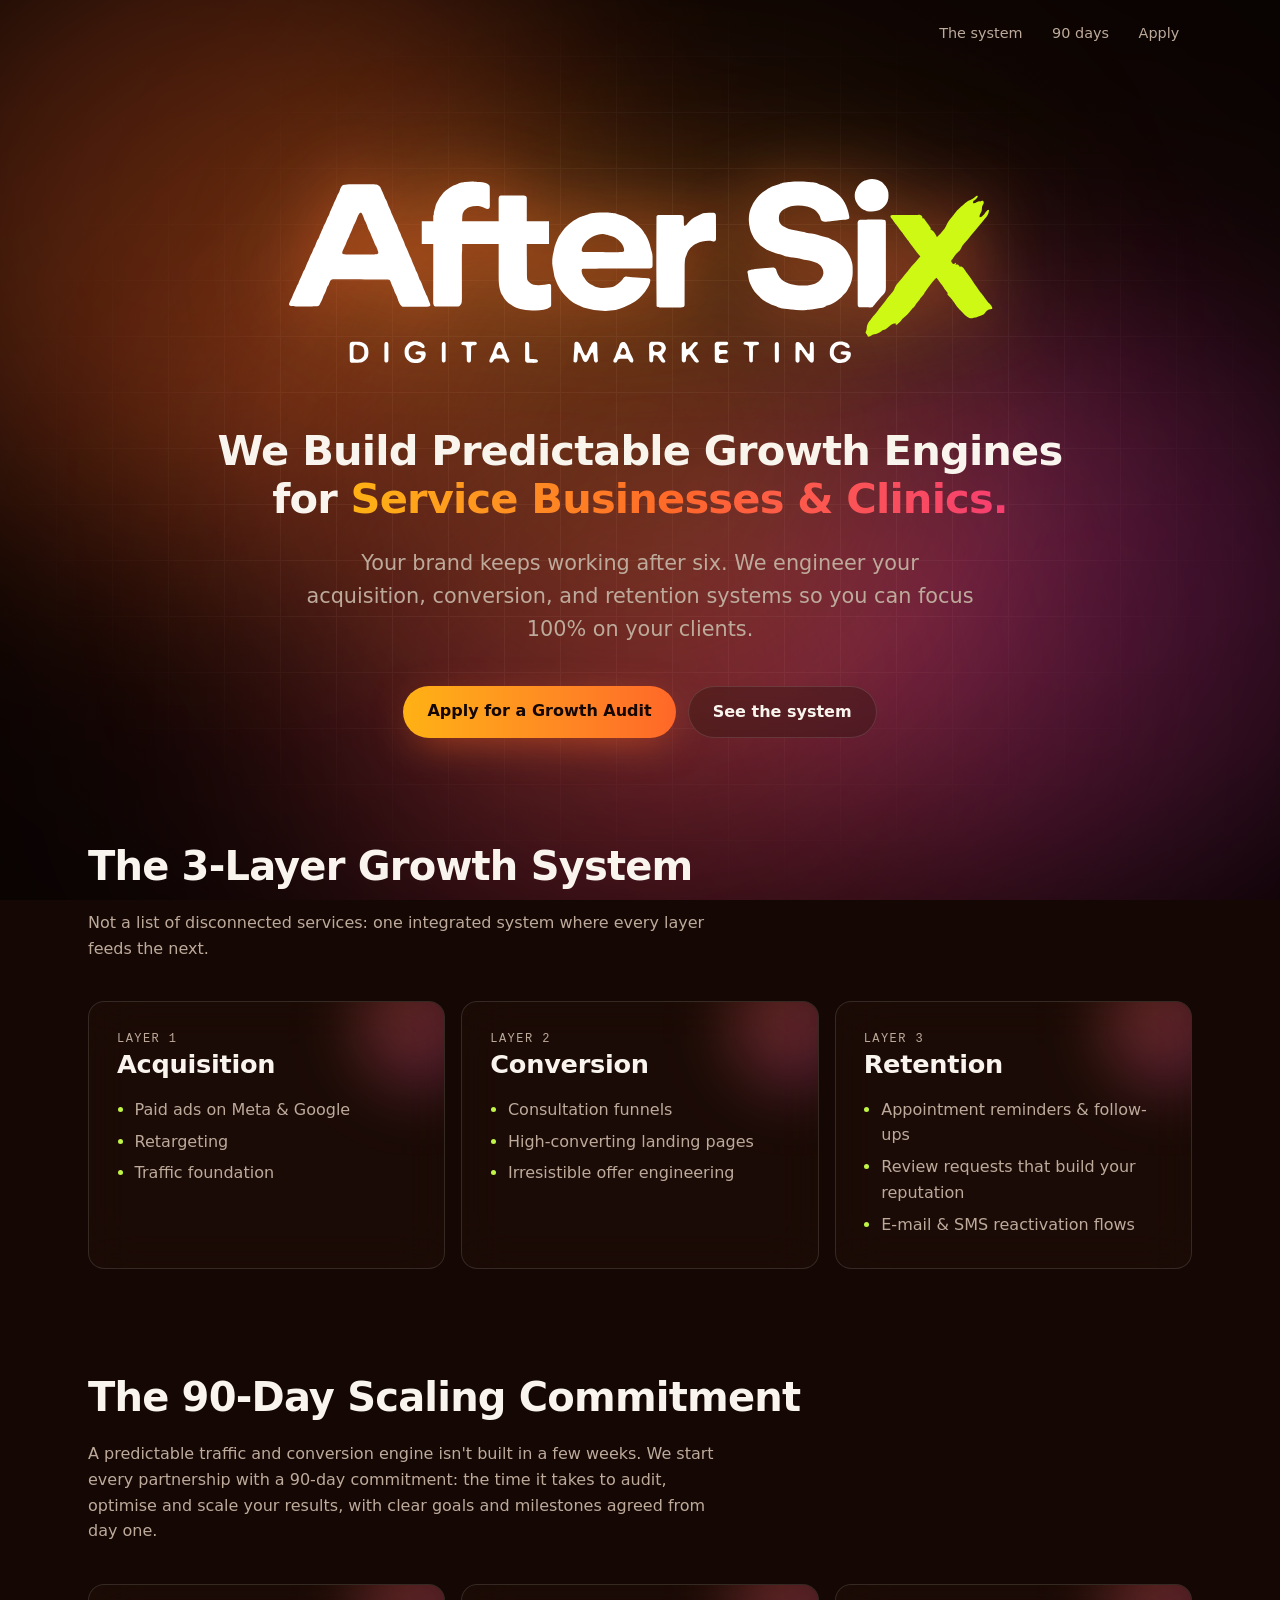
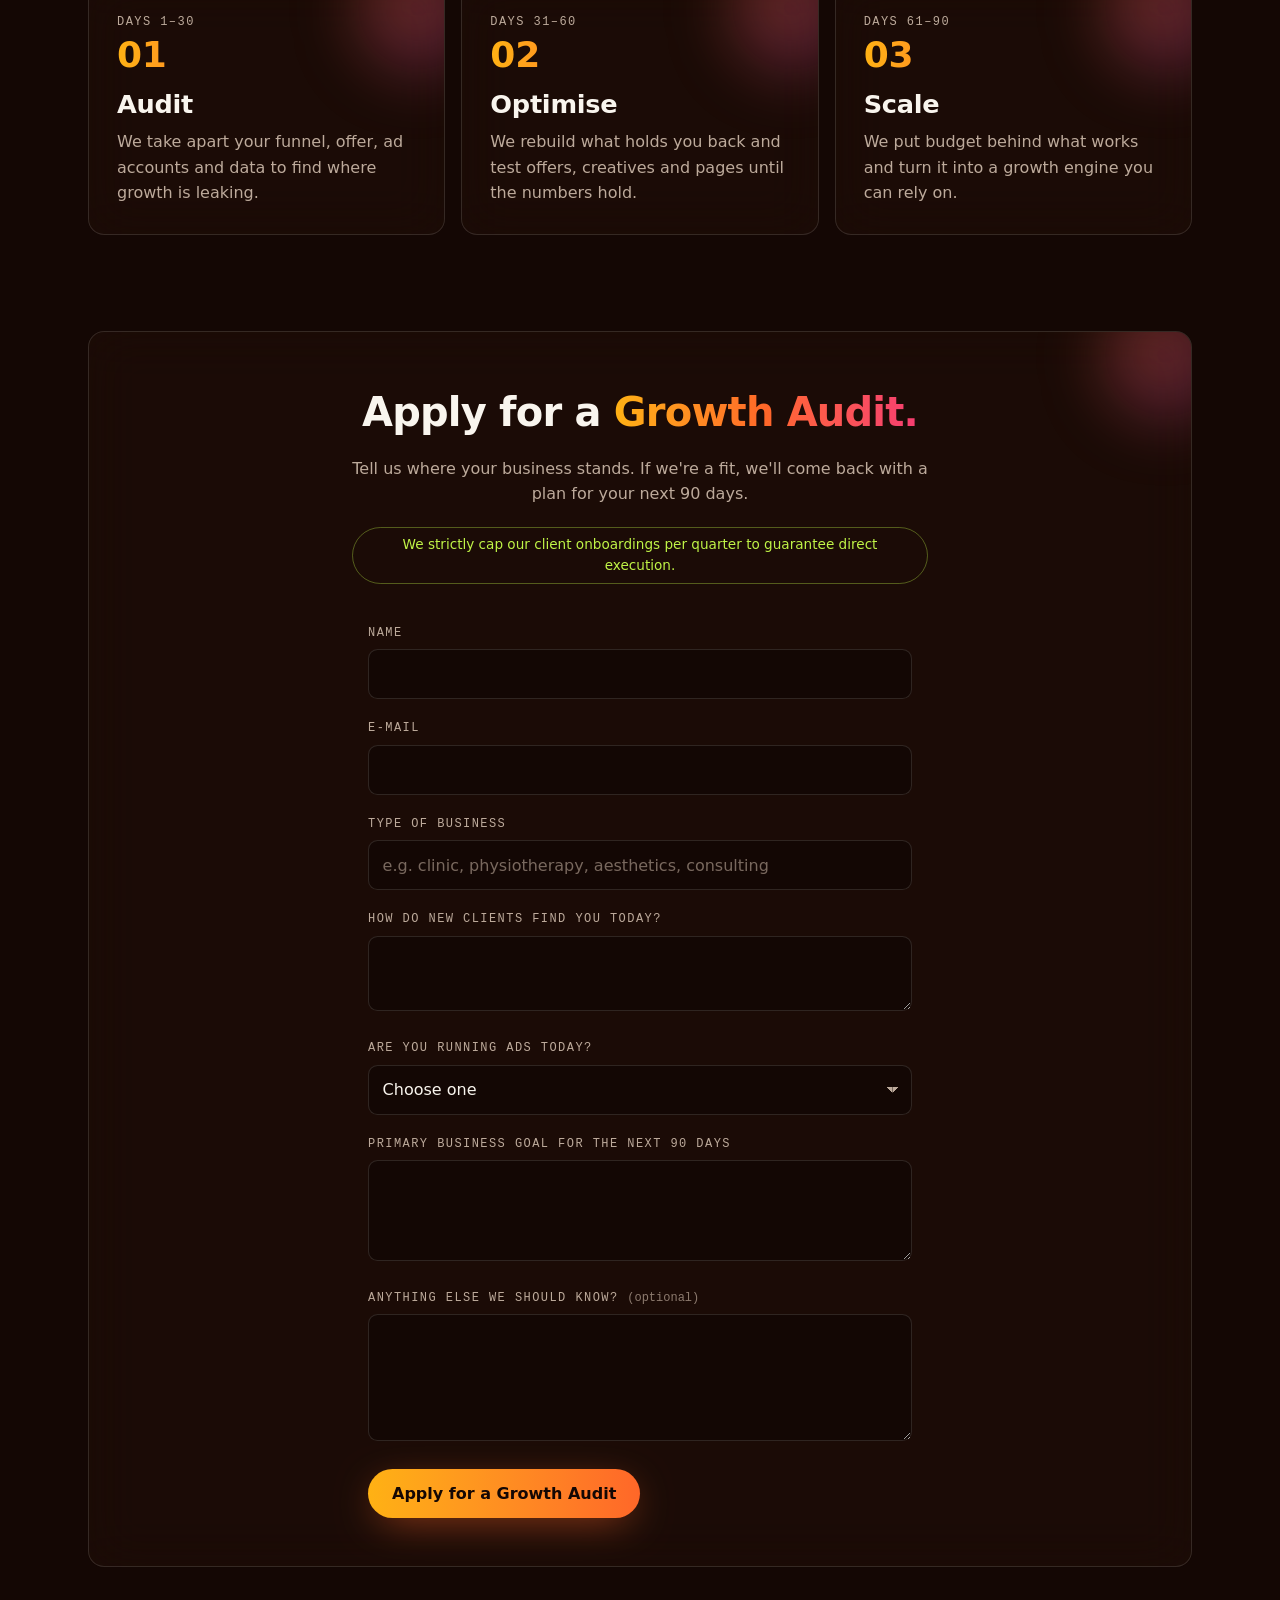
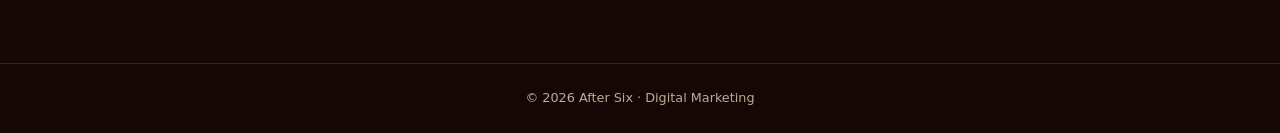
==== commit d1c8e4df: "After Six: ask friendlier qualifying questions instead of revenue Co-Authored-By: Claude Opus 5.5 <n" ====
--- a/aftersix/index.html
+++ b/aftersix/index.html
@@ -98,22 +98,21 @@
             <input type="email" id="email" name="email" required maxlength="200" autocomplete="email">
           </div>
           <div class="field">
-            <label for="revenue">Monthly revenue</label>
-            <select id="revenue" name="revenue" required>
+            <label for="business">Type of business</label>
+            <input type="text" id="business" name="business" required maxlength="200" placeholder="e.g. clinic, physiotherapy, aesthetics, consulting">
+          </div>
+          <div class="field">
+            <label for="channels">How do new clients find you today?</label>
+            <textarea id="channels" name="channels" required maxlength="2000" rows="2"></textarea>
+          </div>
+          <div class="field">
+            <label for="ads">Are you running ads today?</label>
+            <select id="ads" name="ads" required>
               <option value="" selected disabled>Choose one</option>
-              <option>&lt;€10k</option>
-              <option>€10k–€50k</option>
-              <option>€50k+</option>
-            </select>
-          </div>
-          <div class="field">
-            <label for="adspend">Monthly ad spend budget</label>
-            <select id="adspend" name="adspend" required>
-              <option value="" selected disabled>Choose one</option>
-              <option>&lt;€1k</option>
-              <option>€1k–€5k</option>
-              <option>€5k–€20k</option>
-              <option>€20k+</option>
+              <option>No</option>
+              <option>Yes, under €1k a month</option>
+              <option>Yes, over €1k a month</option>
+              <option>Not sure</option>
             </select>
           </div>
           <div class="field">
@@ -154,8 +153,9 @@
 
       const name    = form.elements.name.value.trim();
       const email   = form.elements.email.value.trim();
-      const revenue = form.elements.revenue.value;
-      const adspend = form.elements.adspend.value;
+      const business = form.elements.business.value.trim();
+      const channels = form.elements.channels.value.trim();
+      const ads      = form.elements.ads.value;
       const goal    = form.elements.goal.value.trim();
       const message = form.elements.message.value.trim();
       const token   = form.querySelector('[name="cf-turnstile-response"]')?.value;
@@ -179,8 +179,9 @@
             html: `
               <p><strong>Name:</strong> ${escapeHtml(name)}</p>
               <p><strong>E-mail:</strong> <a href="mailto:${escapeHtml(email)}">${escapeHtml(email)}</a></p>
-              <p><strong>Monthly revenue:</strong> ${escapeHtml(revenue)}</p>
-              <p><strong>Monthly ad spend budget:</strong> ${escapeHtml(adspend)}</p>
+              <p><strong>Type of business:</strong> ${escapeHtml(business)}</p>
+              <p><strong>How new clients find them:</strong><br>${escapeHtml(channels).replace(/\n/g, '<br>')}</p>
+              <p><strong>Running ads today:</strong> ${escapeHtml(ads)}</p>
               <p><strong>Primary goal (next 90 days):</strong><br>${escapeHtml(goal).replace(/\n/g, '<br>')}</p>
               <p><strong>Anything else:</strong><br>${escapeHtml(message || '—').replace(/\n/g, '<br>')}</p>
             `,
--- a/aftersix/style.css
+++ b/aftersix/style.css
@@ -315,6 +315,7 @@
   outline-offset: 1px;
 }
 .field textarea { resize: vertical; }
+.field ::placeholder { color: var(--muted); opacity: 0.6; }
 .field select { appearance: none; background-image: linear-gradient(45deg, transparent 50%, var(--muted) 50%), linear-gradient(135deg, var(--muted) 50%, transparent 50%); background-position: calc(100% - 1.15rem) 50%, calc(100% - 0.8rem) 50%; background-size: 0.35rem 0.35rem; background-repeat: no-repeat; }
 .field select option { background: var(--bg); color: var(--fg); }
 .optional { text-transform: none; letter-spacing: 0; opacity: 0.7; }
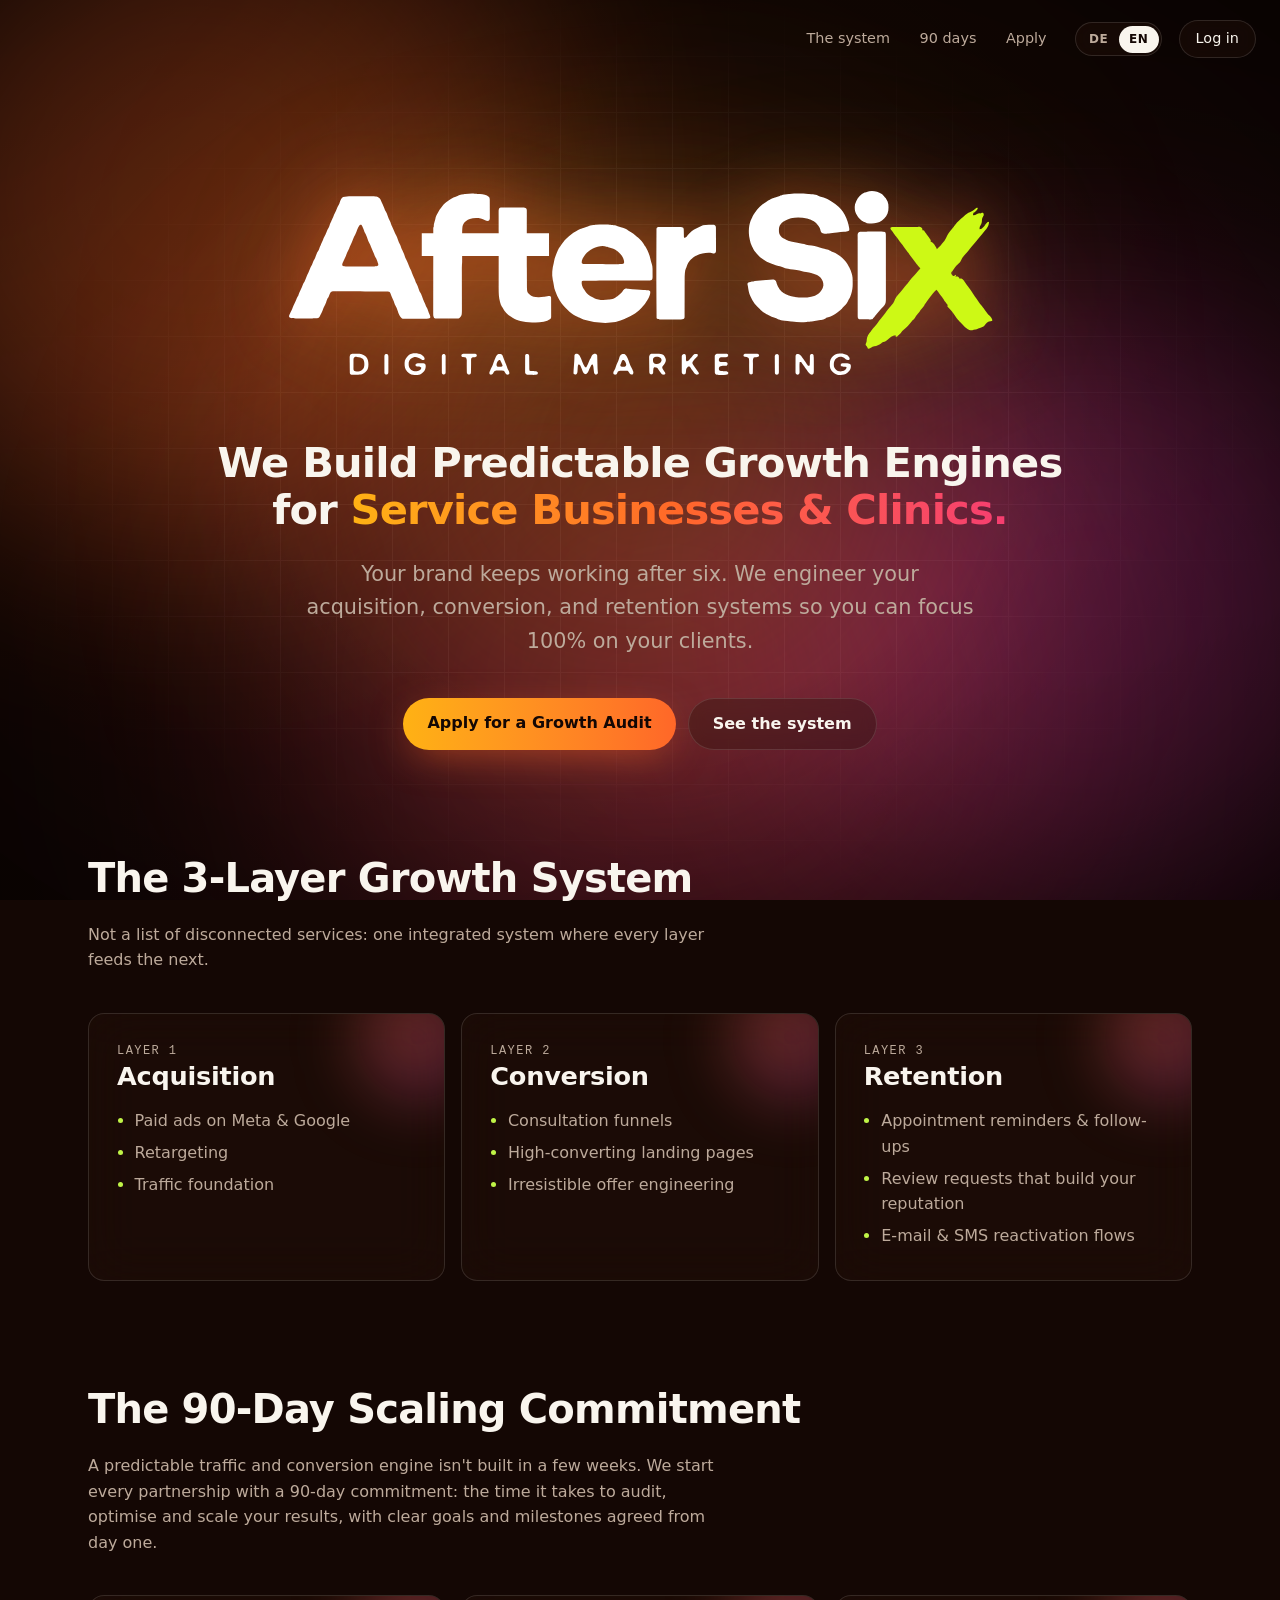
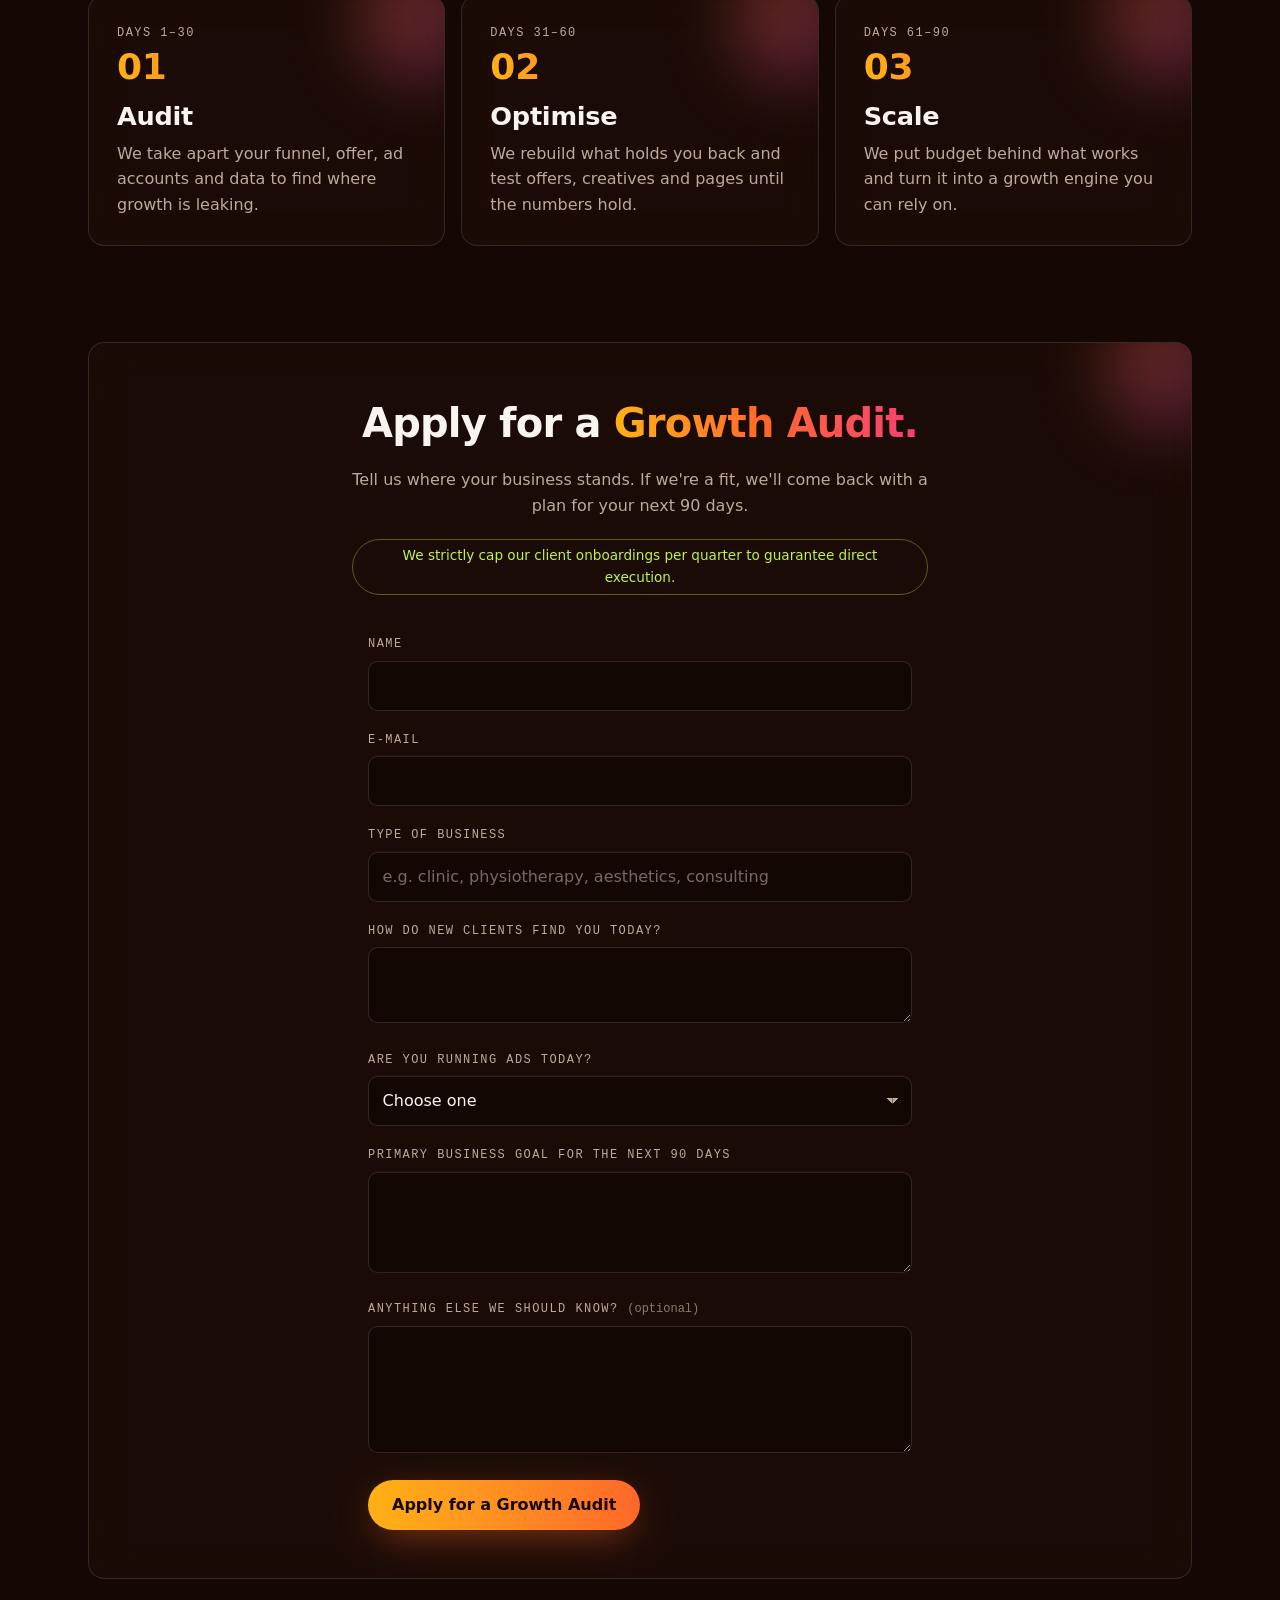
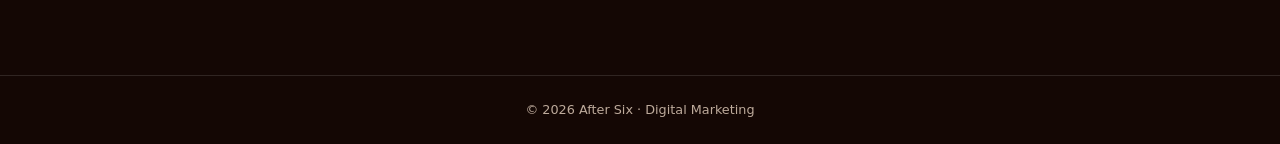
==== commit 935afd7f: "After Six: DE/EN switch and a placeholder client login The login page never sends anything; it alway" ====
--- a/aftersix/index.html
+++ b/aftersix/index.html
@@ -10,121 +10,123 @@
   <link rel="stylesheet" href="/aftersix/style.css">
   <script src="https://challenges.cloudflare.com/turnstile/v0/api.js" async defer></script>
 </head>
-<body>
+<body data-title="title.home">
   <div class="aurora" aria-hidden="true"><i></i><i></i><i></i><i></i></div>
   <header class="site-header">
-    <nav><a href="#system">The system</a><a href="#commitment">90 days</a><a href="#apply">Apply</a></nav>
+    <nav><a href="#system" data-i18n="nav.system">The system</a><a href="#commitment" data-i18n="nav.commitment">90 days</a><a href="#apply" data-i18n="nav.apply">Apply</a></nav>
+    <div class="lang" role="group" aria-label="Language"><button type="button" data-lang="de">DE</button><button type="button" data-lang="en">EN</button></div>
+    <a class="login" href="/aftersix/login.html" data-i18n="nav.login">Log in</a>
   </header>
 
   <main>
     <div class="hero">
     <div class="hero-logo"><img src="/aftersix/logo.svg" alt="After Six — Digital Marketing" width="2880" height="848"></div>
-    <h1 class="claim">We Build Predictable Growth Engines for <span class="grad">Service Businesses &amp; Clinics.</span></h1>
-    <h2 class="lead">Your brand keeps working after six. We engineer your acquisition, conversion, and retention systems so you can focus 100% on your clients.</h2>
+    <h1 class="claim" data-i18n-html="hero.title">We Build Predictable Growth Engines for <span class="grad">Service Businesses &amp; Clinics.</span></h1>
+    <h2 class="lead" data-i18n="hero.subtitle">Your brand keeps working after six. We engineer your acquisition, conversion, and retention systems so you can focus 100% on your clients.</h2>
     <div class="actions">
-      <a class="btn primary" href="#apply">Apply for a Growth Audit</a>
-      <a class="btn ghost" href="#system">See the system</a>
+      <a class="btn primary" href="#apply" data-i18n="hero.cta">Apply for a Growth Audit</a>
+      <a class="btn ghost" href="#system" data-i18n="hero.secondary">See the system</a>
     </div>
     </div>
 
     <section id="system">
-      <h2>The 3-Layer Growth System</h2>
-      <p class="section-lead">Not a list of disconnected services: one integrated system where every layer feeds the next.</p>
+      <h2 data-i18n="system.title">The 3-Layer Growth System</h2>
+      <p class="section-lead" data-i18n="system.lead">Not a list of disconnected services: one integrated system where every layer feeds the next.</p>
       <div class="grid layers">
         <div class="card">
-          <p class="kicker">Layer 1</p>
-          <h3>Acquisition</h3>
+          <p class="kicker" data-i18n="layer1.kicker">Layer 1</p>
+          <h3 data-i18n="layer1.title">Acquisition</h3>
           <ul class="points">
-            <li>Paid ads on Meta &amp; Google</li>
-            <li>Retargeting</li>
-            <li>Traffic foundation</li>
+            <li data-i18n-html="layer1.a">Paid ads on Meta &amp; Google</li>
+            <li data-i18n="layer1.b">Retargeting</li>
+            <li data-i18n="layer1.c">Traffic foundation</li>
           </ul>
         </div>
         <div class="card">
-          <p class="kicker">Layer 2</p>
-          <h3>Conversion</h3>
+          <p class="kicker" data-i18n="layer2.kicker">Layer 2</p>
+          <h3 data-i18n="layer2.title">Conversion</h3>
           <ul class="points">
-            <li>Consultation funnels</li>
-            <li>High-converting landing pages</li>
-            <li>Irresistible offer engineering</li>
+            <li data-i18n="layer2.a">Consultation funnels</li>
+            <li data-i18n="layer2.b">High-converting landing pages</li>
+            <li data-i18n="layer2.c">Irresistible offer engineering</li>
           </ul>
         </div>
         <div class="card">
-          <p class="kicker">Layer 3</p>
-          <h3>Retention</h3>
+          <p class="kicker" data-i18n="layer3.kicker">Layer 3</p>
+          <h3 data-i18n="layer3.title">Retention</h3>
           <ul class="points">
-            <li>Appointment reminders &amp; follow-ups</li>
-            <li>Review requests that build your reputation</li>
-            <li>E-mail &amp; SMS reactivation flows</li>
+            <li data-i18n-html="layer3.a">Appointment reminders &amp; follow-ups</li>
+            <li data-i18n="layer3.b">Review requests that build your reputation</li>
+            <li data-i18n-html="layer3.c">E-mail &amp; SMS reactivation flows</li>
           </ul>
         </div>
       </div>
     </section>
 
     <section id="commitment">
-      <h2>The 90-Day Scaling Commitment</h2>
-      <p class="section-lead">A predictable traffic and conversion engine isn't built in a few weeks. We start every partnership with a 90-day commitment: the time it takes to audit, optimise and scale your results, with clear goals and milestones agreed from day one.</p>
+      <h2 data-i18n="commit.title">The 90-Day Scaling Commitment</h2>
+      <p class="section-lead" data-i18n="commit.lead">A predictable traffic and conversion engine isn't built in a few weeks. We start every partnership with a 90-day commitment: the time it takes to audit, optimise and scale your results, with clear goals and milestones agreed from day one.</p>
       <div class="grid steps">
         <div class="card">
-          <p class="kicker">Days 1–30</p>
-          <h3>Audit</h3>
-          <p>We take apart your funnel, offer, ad accounts and data to find where growth is leaking.</p>
-        </div>
-        <div class="card">
-          <p class="kicker">Days 31–60</p>
-          <h3>Optimise</h3>
-          <p>We rebuild what holds you back and test offers, creatives and pages until the numbers hold.</p>
-        </div>
-        <div class="card">
-          <p class="kicker">Days 61–90</p>
-          <h3>Scale</h3>
-          <p>We put budget behind what works and turn it into a growth engine you can rely on.</p>
+          <p class="kicker" data-i18n="step1.kicker">Days 1–30</p>
+          <h3 data-i18n="step1.title">Audit</h3>
+          <p data-i18n="step1.text">We take apart your funnel, offer, ad accounts and data to find where growth is leaking.</p>
+        </div>
+        <div class="card">
+          <p class="kicker" data-i18n="step2.kicker">Days 31–60</p>
+          <h3 data-i18n="step2.title">Optimise</h3>
+          <p data-i18n="step2.text">We rebuild what holds you back and test offers, creatives and pages until the numbers hold.</p>
+        </div>
+        <div class="card">
+          <p class="kicker" data-i18n="step3.kicker">Days 61–90</p>
+          <h3 data-i18n="step3.title">Scale</h3>
+          <p data-i18n="step3.text">We put budget behind what works and turn it into a growth engine you can rely on.</p>
         </div>
       </div>
     </section>
 
     <section id="apply">
       <div class="card cta">
-        <h2>Apply for a <span class="grad">Growth Audit.</span></h2>
-        <p>Tell us where your business stands. If we're a fit, we'll come back with a plan for your next 90 days.</p>
-        <p class="limit">We strictly cap our client onboardings per quarter to guarantee direct execution.</p>
+        <h2 data-i18n-html="apply.title">Apply for a <span class="grad">Growth Audit.</span></h2>
+        <p data-i18n="apply.lead">Tell us where your business stands. If we're a fit, we'll come back with a plan for your next 90 days.</p>
+        <p class="limit" data-i18n="apply.limit">We strictly cap our client onboardings per quarter to guarantee direct execution.</p>
         <form id="contact-form" class="contact-form">
           <div class="field">
-            <label for="name">Name</label>
+            <label for="name" data-i18n="form.name">Name</label>
             <input type="text" id="name" name="name" required maxlength="200" autocomplete="name">
           </div>
           <div class="field">
-            <label for="email">E-mail</label>
+            <label for="email" data-i18n="form.email">E-mail</label>
             <input type="email" id="email" name="email" required maxlength="200" autocomplete="email">
           </div>
           <div class="field">
-            <label for="business">Type of business</label>
-            <input type="text" id="business" name="business" required maxlength="200" placeholder="e.g. clinic, physiotherapy, aesthetics, consulting">
-          </div>
-          <div class="field">
-            <label for="channels">How do new clients find you today?</label>
+            <label for="business" data-i18n="form.business">Type of business</label>
+            <input type="text" id="business" name="business" required maxlength="200" placeholder="e.g. clinic, physiotherapy, aesthetics, consulting" data-i18n-placeholder="form.business.ph">
+          </div>
+          <div class="field">
+            <label for="channels" data-i18n="form.channels">How do new clients find you today?</label>
             <textarea id="channels" name="channels" required maxlength="2000" rows="2"></textarea>
           </div>
           <div class="field">
-            <label for="ads">Are you running ads today?</label>
+            <label for="ads" data-i18n="form.ads">Are you running ads today?</label>
             <select id="ads" name="ads" required>
-              <option value="" selected disabled>Choose one</option>
-              <option>No</option>
-              <option>Yes, under €1k a month</option>
-              <option>Yes, over €1k a month</option>
-              <option>Not sure</option>
+              <option value="" selected disabled data-i18n="form.ads.choose">Choose one</option>
+              <option value="No" data-i18n="form.ads.no">No</option>
+              <option value="Yes, under €1k a month" data-i18n="form.ads.under">Yes, under €1k a month</option>
+              <option value="Yes, over €1k a month" data-i18n="form.ads.over">Yes, over €1k a month</option>
+              <option value="Not sure" data-i18n="form.ads.unsure">Not sure</option>
             </select>
           </div>
           <div class="field">
-            <label for="goal">Primary business goal for the next 90 days</label>
+            <label for="goal" data-i18n="form.goal">Primary business goal for the next 90 days</label>
             <textarea id="goal" name="goal" required maxlength="2000" rows="3"></textarea>
           </div>
           <div class="field">
-            <label for="message">Anything else we should know? <span class="optional">(optional)</span></label>
+            <label for="message" data-i18n-html="form.message">Anything else we should know? <span class="optional">(optional)</span></label>
             <textarea id="message" name="message" maxlength="5000" rows="4"></textarea>
           </div>
           <div class="cf-turnstile" data-sitekey="0x4AAAAAADGUHe7slzg-gxzC" data-theme="dark"></div>
-          <button type="submit" class="btn primary">Apply for a Growth Audit</button>
+          <button type="submit" class="btn primary" data-i18n="form.submit">Apply for a Growth Audit</button>
           <p class="form-feedback" id="form-feedback" role="status" hidden></p>
         </form>
       </div>
@@ -132,6 +134,7 @@
   </main>
 
   <footer>© 2026 After Six · Digital Marketing</footer>
+  <script src="/aftersix/i18n.js"></script>
   <script>
     const form = document.getElementById('contact-form');
     const feedback = document.getElementById('form-feedback');
@@ -161,7 +164,7 @@
       const token   = form.querySelector('[name="cf-turnstile-response"]')?.value;
 
       if (!token) {
-        showFeedback('Please wait for the security check to finish, then try again.', 'error');
+        showFeedback(t('form.wait', 'Please wait for the security check to finish, then try again.'), 'error');
         return;
       }
 
@@ -183,6 +186,7 @@
               <p><strong>How new clients find them:</strong><br>${escapeHtml(channels).replace(/\n/g, '<br>')}</p>
               <p><strong>Running ads today:</strong> ${escapeHtml(ads)}</p>
               <p><strong>Primary goal (next 90 days):</strong><br>${escapeHtml(goal).replace(/\n/g, '<br>')}</p>
+              <p><strong>Page language:</strong> ${document.documentElement.lang.toUpperCase()}</p>
               <p><strong>Anything else:</strong><br>${escapeHtml(message || '—').replace(/\n/g, '<br>')}</p>
             `,
             turnstileToken: token,
@@ -190,14 +194,14 @@
         });
         if (res.ok) {
           form.reset();
-          showFeedback("Application received. We'll review it and get back to you soon.", 'success');
+          showFeedback(t('form.sent', "Application received. We'll review it and get back to you soon."), 'success');
         } else if (res.status === 429) {
-          showFeedback('Too many messages from this connection. Please try again later.', 'error');
+          showFeedback(t('form.toomany', 'Too many messages from this connection. Please try again later.'), 'error');
         } else {
-          showFeedback('Something went wrong. Please try again.', 'error');
+          showFeedback(t('form.error', 'Something went wrong. Please try again.'), 'error');
         }
       } catch {
-        showFeedback('Connection error. Please try again.', 'error');
+        showFeedback(t('form.offline', 'Connection error. Please try again.'), 'error');
       } finally {
         btn.disabled = false;
         // Turnstile tokens are single-use
--- a/aftersix/style.css
+++ b/aftersix/style.css
@@ -99,9 +99,7 @@
   justify-content: flex-end;
   gap: 1rem;
   width: 100%;
-  max-width: 72rem;
-  margin: 0 auto;
-  padding: 1rem 1.5rem;
+  padding: 1.25rem 1.5rem;
 }
 .site-header nav { display: flex; gap: 0.25rem; }
 .site-header nav a {
@@ -112,6 +110,52 @@
   text-decoration: none;
 }
 .site-header nav a:hover { color: var(--fg); background: var(--card); }
+.lang {
+  display: flex;
+  padding: 0.15rem;
+  border: 1px solid var(--line);
+  border-radius: 999px;
+  background: var(--card);
+  backdrop-filter: blur(12px);
+}
+.lang button {
+  padding: 0.25rem 0.65rem;
+  border: 0;
+  border-radius: 999px;
+  background: none;
+  color: var(--muted);
+  font: inherit;
+  font-size: 0.75rem;
+  font-weight: 600;
+  letter-spacing: 0.05em;
+  cursor: pointer;
+}
+.lang button:hover { color: var(--fg); }
+.lang button[aria-pressed="true"] { background: var(--fg); color: var(--bg); }
+.login {
+  padding: 0.4rem 1rem;
+  border: 1px solid var(--line);
+  border-radius: 999px;
+  background: var(--card);
+  backdrop-filter: blur(12px);
+  font-size: 0.9rem;
+  font-weight: 500;
+  text-decoration: none;
+  transition: border-color 0.2s;
+}
+.login:hover { border-color: color-mix(in oklab, var(--brand-2) 60%, transparent); }
+.header-logo { margin-right: auto; }
+.header-logo img { display: block; height: 2.2rem; width: auto; }
+
+/* Login page (placeholder) */
+.login-page { max-width: 28rem; padding-top: 3rem; }
+.login-page h1 { font-size: clamp(2.5rem, 7vw, 3.25rem); margin-top: 1.25rem; line-height: 1.2; padding-bottom: 0.05em; }
+.login-lead { margin: 0.75rem 0 0; color: var(--muted); }
+.login-card { margin-top: 2rem; }
+.login-card .btn { width: 100%; border: 0; font: inherit; font-weight: 600; cursor: pointer; }
+.login-card .btn:disabled { opacity: 0.6; cursor: wait; }
+.back { display: inline-block; margin-top: 2rem; font-size: 0.9rem; color: var(--muted); text-decoration: none; }
+.back:hover { color: var(--fg); }
 
 main {
   flex: 1;
@@ -334,5 +378,5 @@
   color: var(--muted);
 }
 @media (max-width: 40rem) {
-    .site-header nav a:not(:last-child) { display: none; }
-}
+  .site-header nav { display: none; }
+}
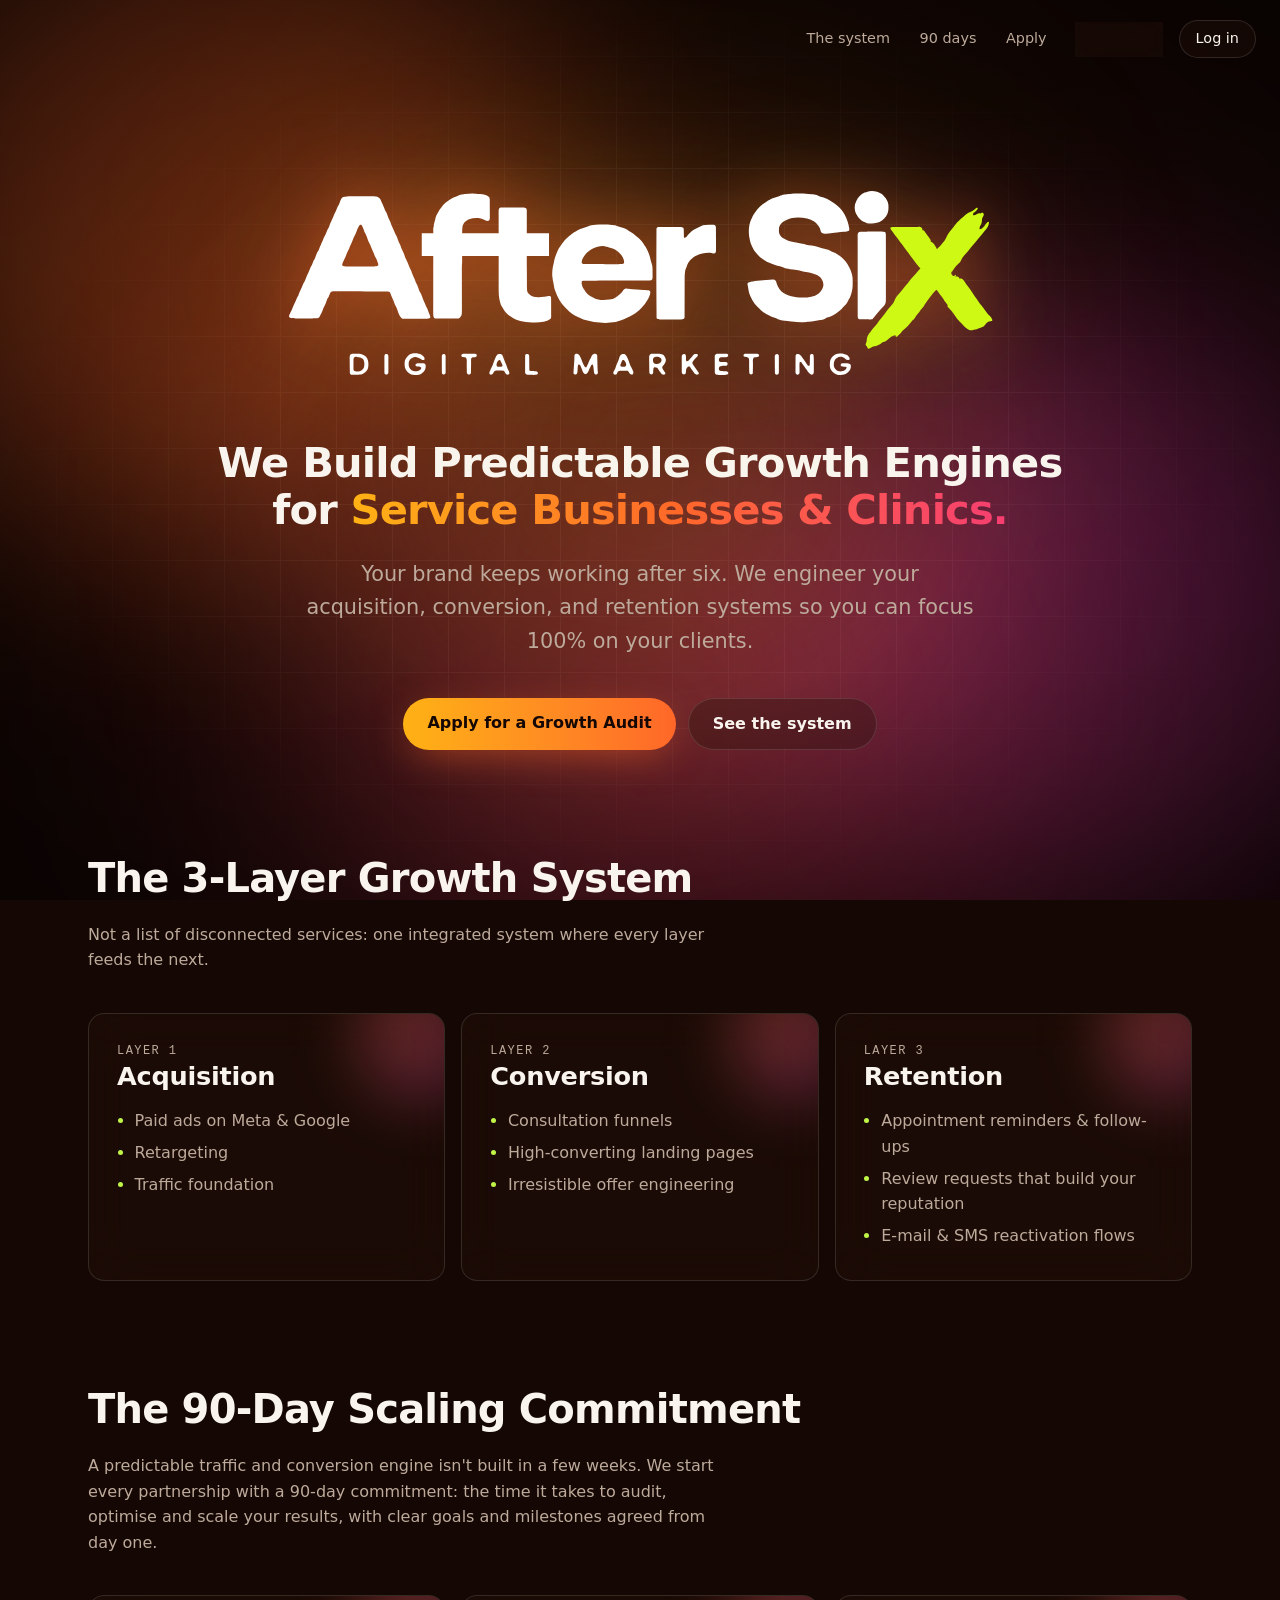
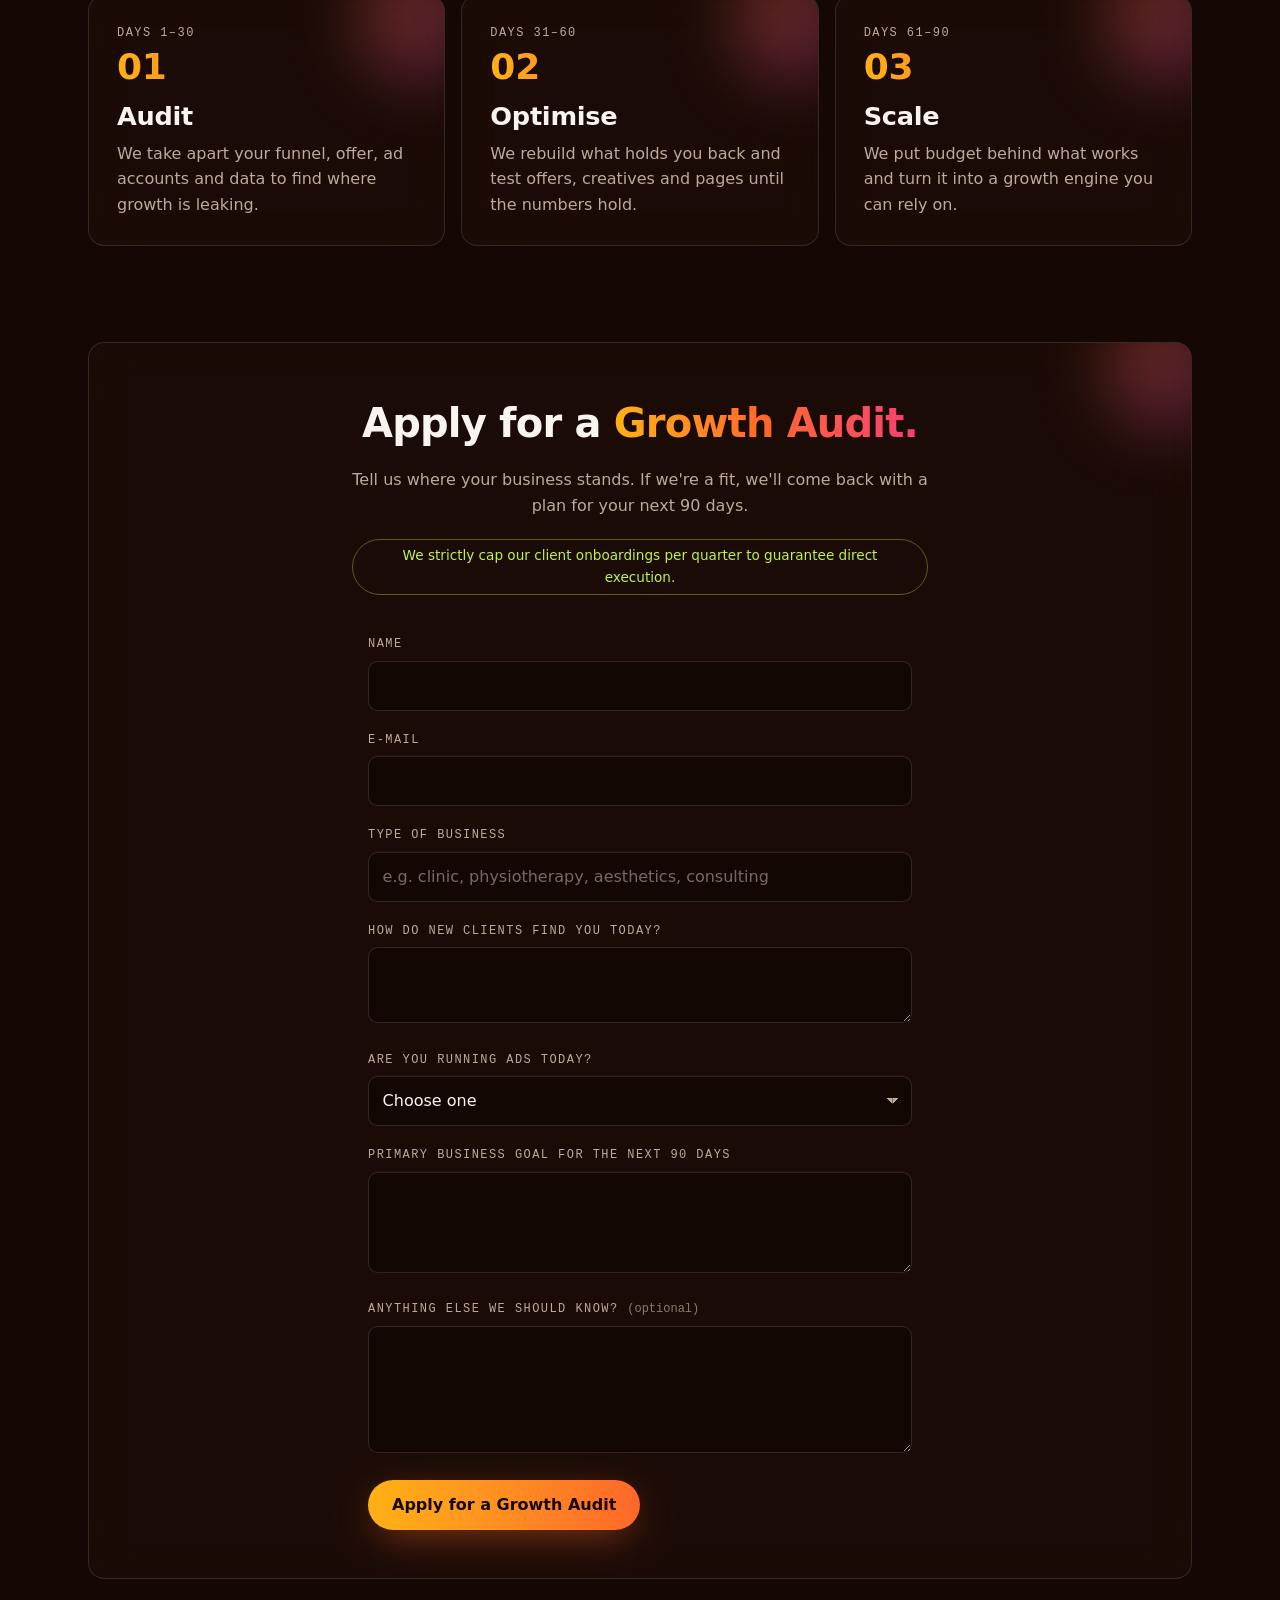
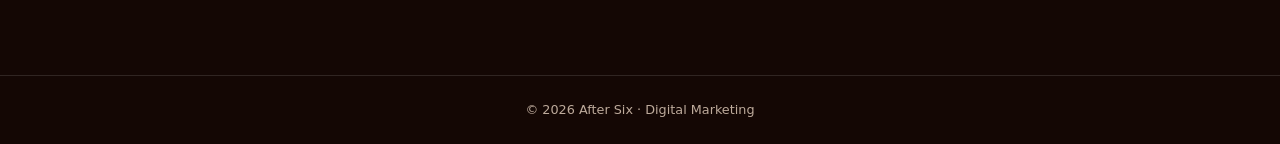
==== commit 20877d3c: "After Six: login moved to aftersix.bottazzi.de; old login page redirects there Co-Authored-By: Claud" ====
--- a/aftersix/index.html
+++ b/aftersix/index.html
@@ -7,7 +7,7 @@
   <meta name="description" content="After Six — predictable growth engines for service businesses and clinics.">
   <meta name="robots" content="noindex, nofollow, noarchive, nosnippet, noimageindex">
   <link rel="icon" href="data:image/svg+xml,<svg xmlns='http://www.w3.org/2000/svg' viewBox='0 0 100 100'><rect width='100' height='100' rx='24' fill='%23141010'/><text x='50' y='72' font-family='system-ui,sans-serif' font-size='68' font-weight='800' text-anchor='middle' fill='%23d4f53c'>X</text></svg>">
-  <link rel="stylesheet" href="/aftersix/style.css">
+  <link rel="stylesheet" href="/aftersix/style.css?v=2">
   <script src="https://challenges.cloudflare.com/turnstile/v0/api.js" async defer></script>
 </head>
 <body data-title="title.home">
@@ -15,7 +15,7 @@
   <header class="site-header">
     <nav><a href="#system" data-i18n="nav.system">The system</a><a href="#commitment" data-i18n="nav.commitment">90 days</a><a href="#apply" data-i18n="nav.apply">Apply</a></nav>
     <div class="lang" role="group" aria-label="Language"><button type="button" data-lang="de">DE</button><button type="button" data-lang="en">EN</button></div>
-    <a class="login" href="/aftersix/login.html" data-i18n="nav.login">Log in</a>
+    <a class="login" href="https://aftersix.bottazzi.de/login" data-i18n="nav.login">Log in</a>
   </header>
 
   <main>
@@ -134,7 +134,7 @@
   </main>
 
   <footer>© 2026 After Six · Digital Marketing</footer>
-  <script src="/aftersix/i18n.js"></script>
+  <script src="/aftersix/i18n.js?v=3"></script>
   <script>
     const form = document.getElementById('contact-form');
     const feedback = document.getElementById('form-feedback');
